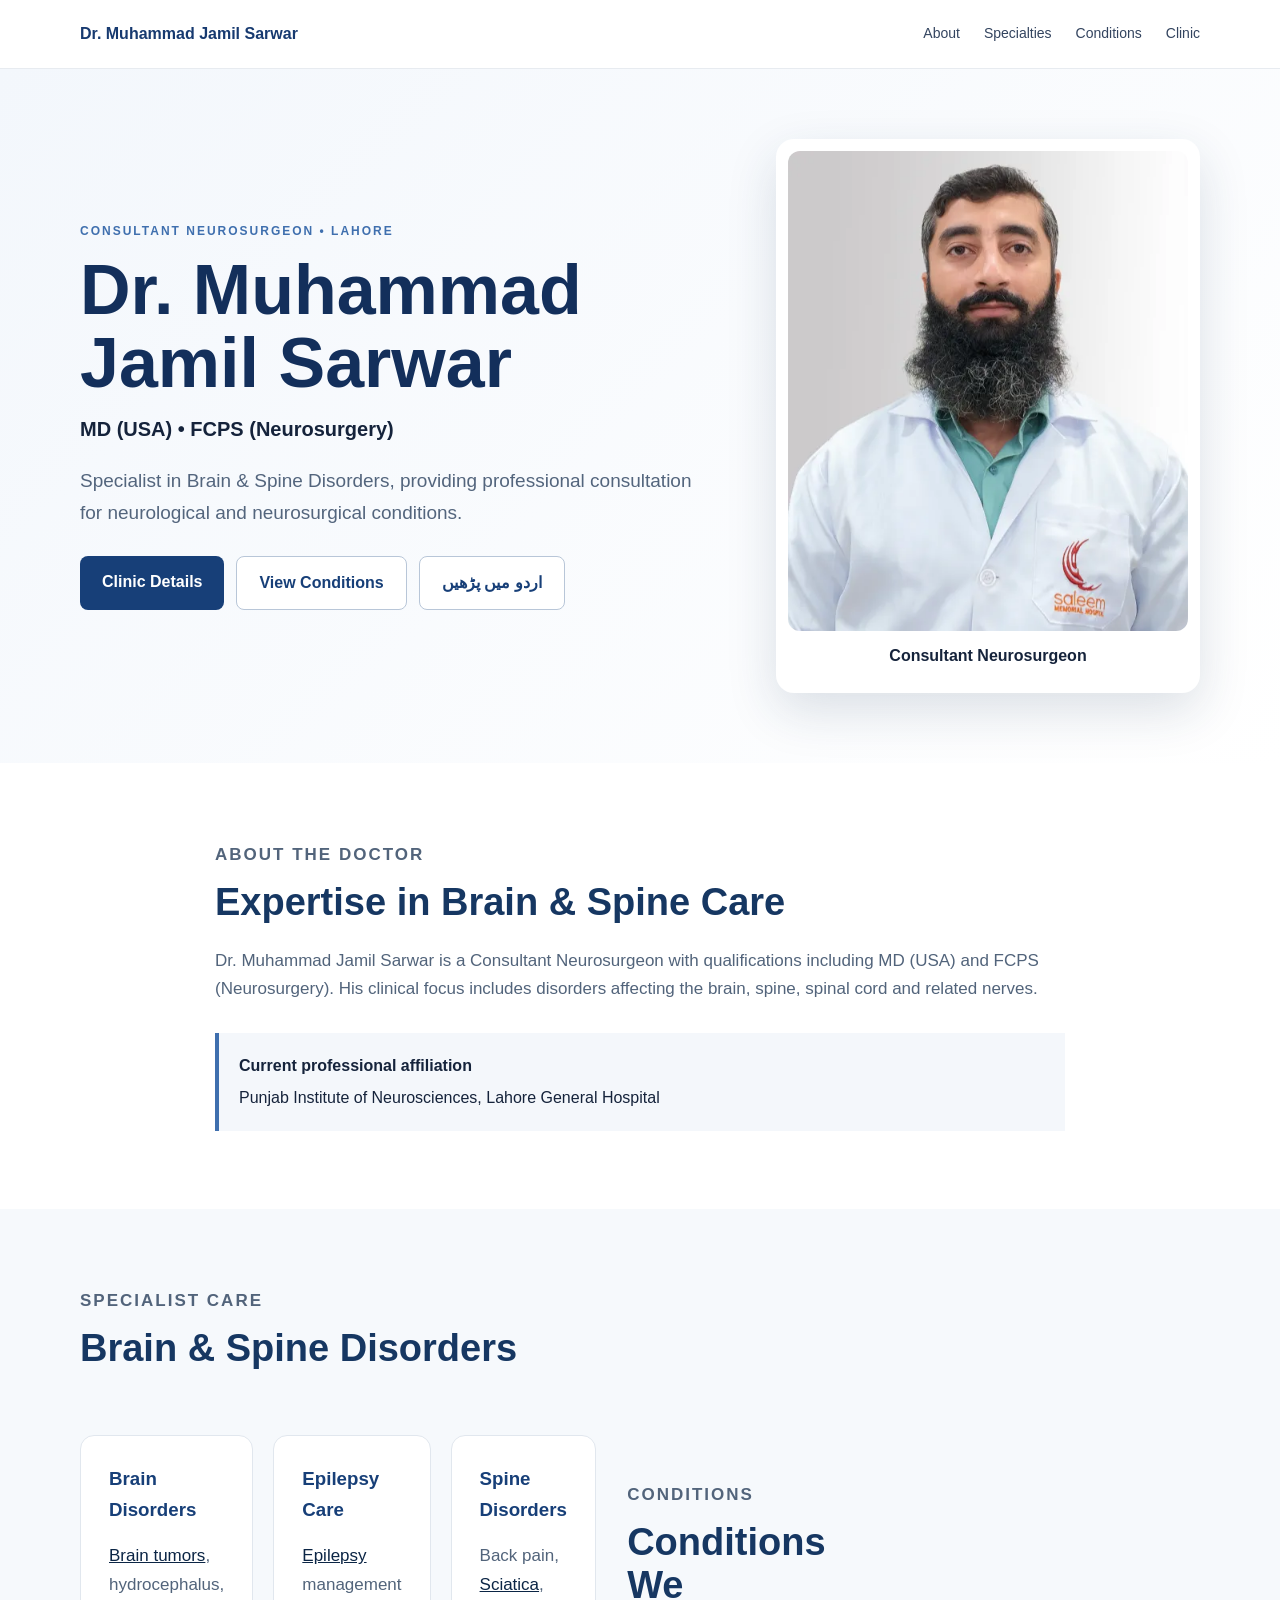
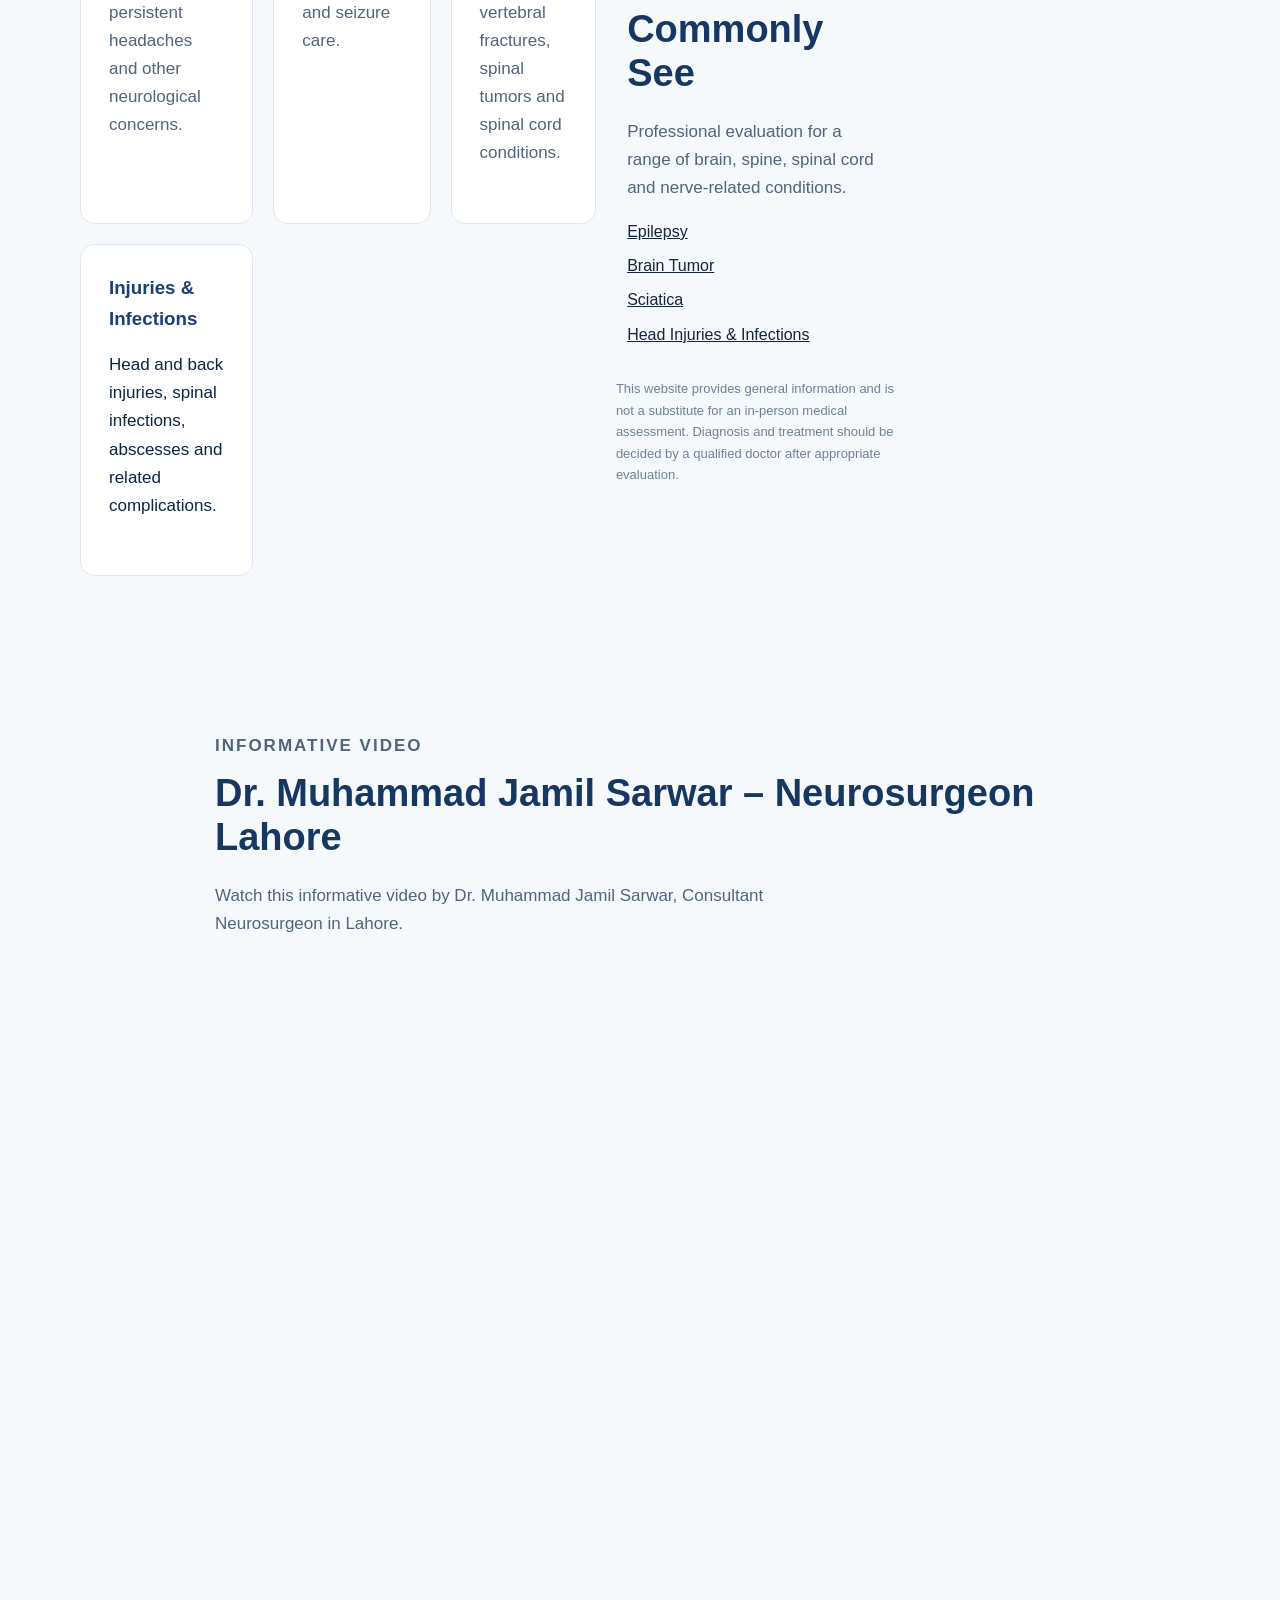
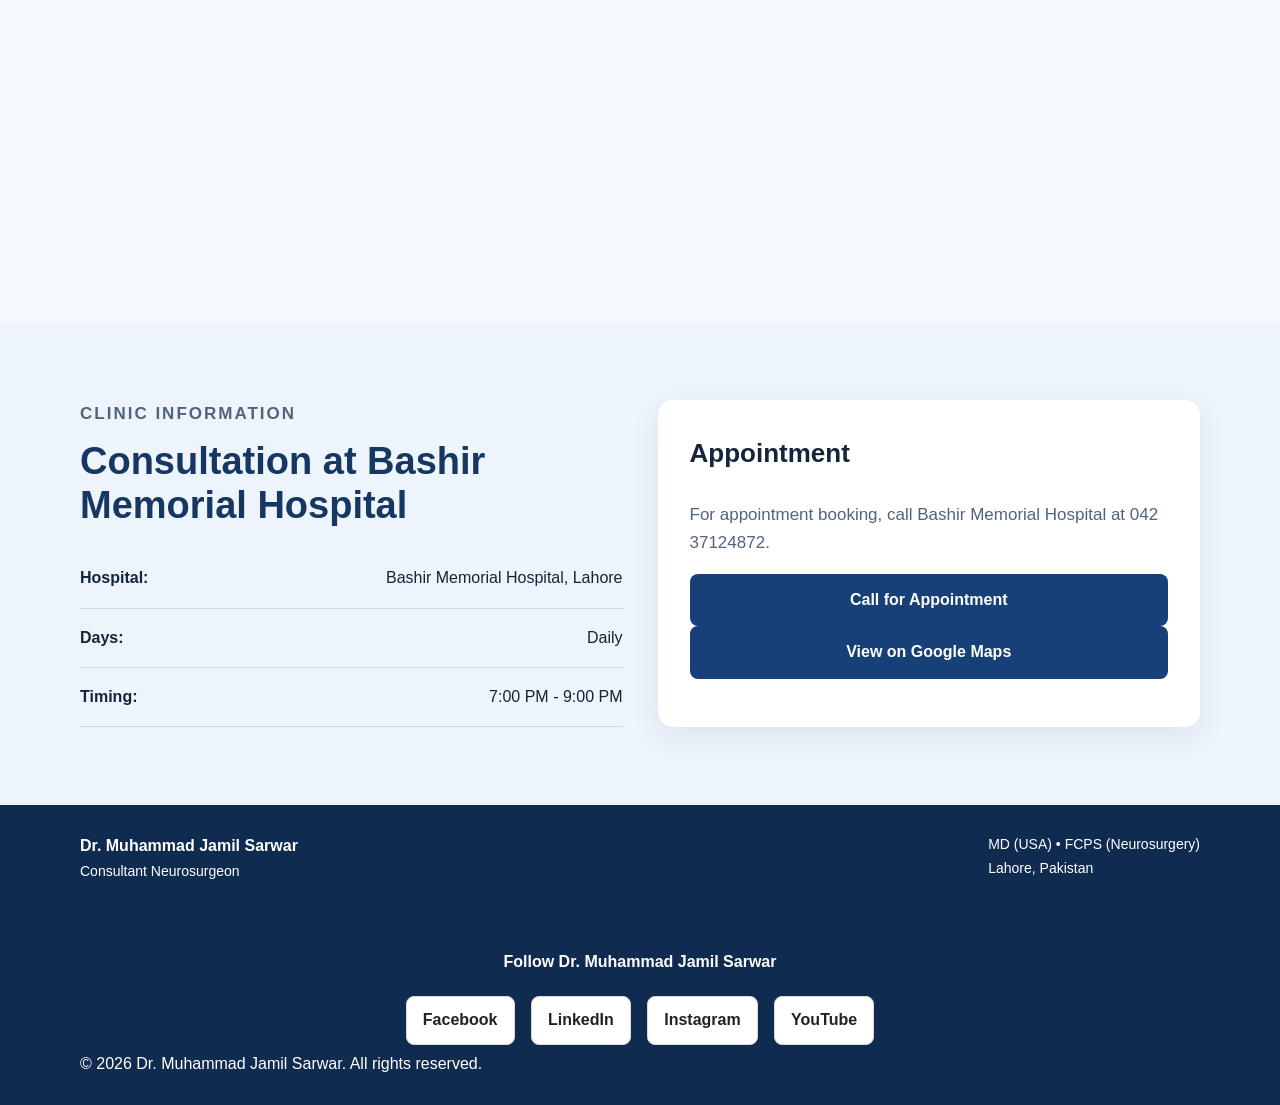
==== index.html @ c98f8db3 "Update clinic information and appointment details" ====
<!doctype html>
<html lang="en">
<head>
  <meta charset="utf-8">
  <meta name="viewport" content="width=device-width,initial-scale=1">
  <title>Dr. Muhammad Jamil Sarwar - Best Neurosurgeon in Lahore | Ittefaq Hospital</title>
  <meta name="author" content="Dr. Muhammad Jamil Sarwar">
  <meta name="description" content="Consult Dr. Muhammad Jamil Sarwar, expert Neurosurgeon in Lahore at Ittefaq Hospital for brain, spine, and neurological disorders. Book an appointment.">
<meta name="robots" content="index, follow">
  <meta name="description" content="Dr. Muhammad Jamil Sarwar, MD (USA), FCPS (Neurosurgery), Consultant Neurosurgeon in Lahore. Specialist consultation for brain, spine and spinal cord disorders at Ittefaq Hospital, Model Town, Lahore.">
  <meta name="keywords" content="Dr Muhammad Jamil Sarwar, Dr Jamil Sarwar, neurosurgeon Lahore, consultant neurosurgeon Lahore, neurosurgery Lahore, brain and spine surgeon Lahore, spine specialist Lahore, brain surgeon Lahore, Ittefaq Hospital Lahore">
  <meta property="og:title" content="Dr. Muhammad Jamil Sarwar | Neurosurgeon Lahore">
  <meta property="og:description" content="Consultant Neurosurgeon specializing in Brain & Spine Disorders. Ittefaq Hospital, Model Town, Lahore.">
  <meta property="og:type" content="website">
  <meta property="og:image" content="https://shahbazattari92102-blip.github.io/Neurosugun-Dr-jamil-sarwar/doctor.jpg">
  <link rel="stylesheet" href="styles.css">
</head>
<body>
  <header class="topbar">
    <div class="container nav">
      <div class="brand">Dr. Muhammad Jamil Sarwar</div>
      <nav>
        <a href="#about">About</a>
        <a href="#specialties">Specialties</a>
        <a href="#conditions">Conditions</a>
        <a href="#clinic">Clinic</a>
      </nav>
    </div>
  </header>

  <main>
    <section class="hero">
      <div class="container hero-grid">
        <div class="hero-copy">
          <p class="eyebrow">CONSULTANT NEUROSURGEON • LAHORE</p>
          <h1>Dr. Muhammad Jamil Sarwar</h1>

          <p class="credentials">MD (USA) • FCPS (Neurosurgery)</p>
          <p class="lead">Specialist in Brain & Spine Disorders, providing professional consultation for neurological and neurosurgical conditions.</p>
        <div class="buttons">
    <a class="btn primary" href="#clinic">Clinic Details</a>
    <a class="btn secondary" href="#conditions">View Conditions</a>
    <a class="btn secondary" href="urdu.html">اردو میں پڑھیں</a>
</div>

</div

        </div>
        <div class="doctor-card">
          <img src="doctor.jpg" alt="Dr. Muhammad Jamil Sarwar">
          <div class="card-caption">Consultant Neurosurgeon</div>
        </div>
      </div>
    </section>

    <section id="about" class="section">
      <div class="container narrow">
        <p class="eyebrow">ABOUT THE DOCTOR</p>
        <h2>Expertise in Brain & Spine Care</h2>
        <p>Dr. Muhammad Jamil Sarwar is a Consultant Neurosurgeon with qualifications including MD (USA) and FCPS (Neurosurgery). His clinical focus includes disorders affecting the brain, spine, spinal cord and related nerves.</p>
        <div class="info-box">
          <strong>Current professional affiliation</strong>
          <span>Punjab Institute of Neurosciences, Lahore General Hospital</span>
        </div>
      </div>
    </section>

    <section id="specialties" class="section alt">
      <div class="container">
        <p class="eyebrow">SPECIALIST CARE</p>
        <h2>Brain & Spine Disorders</h2>
        <div class="cards">
        <div class="cards">
    <article>
        <h3>Brain Disorders</h3>
        <p><a href="brain-tumor.html" style="color: #0b2545; text-decoration: underline;">Brain tumors</a>, hydrocephalus, persistent headaches and other neurological concerns.</p>
    </article>
    <article>
        <h3>Epilepsy Care</h3>
        <p><a href="epilepsy.html" style="color: #0b2545; text-decoration: underline;">Epilepsy</a> management and seizure care.</p>
    </article>
    <article>
        <h3>Spine Disorders</h3>
        <p>Back pain, <a href="sciatica.html" style="color: #0b2545; text-decoration: underline;">Sciatica</a>, vertebral fractures, spinal tumors and spinal cord conditions.</p>
    </article>
    <article>
        <h3>Injuries & Infections</h3>
        <p><a href="injuries-infections.html" style="color: #0b2545; text-decoration: none;">Head and back injuries, spinal infections, abscesses and related complications.</a></p>

    </article>
</div>


    <section id="conditions" class="section">
      <div class="container">
        <p class="eyebrow">CONDITIONS</p>
        <h2>Conditions We Commonly See</h2>
        <p class="lead">Professional evaluation for a range of brain, spine, spinal cord and nerve-related conditions.</p>
        <span style="display: block; margin-bottom: 8px;"><a href="epilepsy.html" style="color: inherit; text-decoration: underline;">Epilepsy</a></span>
<span style="display: block; margin-bottom: 8px;"><a href="brain-tumor.html" style="color: inherit; text-decoration: underline;">Brain Tumor</a></span>
<span style="display: block; margin-bottom: 8px;"><a href="sciatica.html" style="color: inherit; text-decoration: underline;">Sciatica</a></span>
<span style="display: block; margin-bottom: 8px;"><a href="injuries-infections.html" style="color: inherit; text-decoration: underline;">Head Injuries & Infections</a></span>

        </div>
        <p class="disclaimer">This website provides general information and is not a substitute for an in-person medical assessment. Diagnosis and treatment should be decided by a qualified doctor after appropriate evaluation.</p>
      </div>
    </section>
    <section id="video" class="section alt">
  <div class="container narrow">
    <p class="eyebrow">INFORMATIVE VIDEO</p>
    <h2>Dr. Muhammad Jamil Sarwar – Neurosurgeon Lahore</h2>
    <p class="lead">Watch this informative video by Dr. Muhammad Jamil Sarwar, Consultant Neurosurgeon in Lahore.</p>

    <div style="position:relative;width:100%;max-width:500px;margin:0 auto;aspect-ratio:9/16;overflow:hidden;border-radius:16px;">
      <iframe
        src="https://www.youtube.com/embed/mBIJ2ZPeRSk"
        title="Dr. Muhammad Jamil Sarwar | Neurosurgeon Lahore | Informative Video"
        style="position:absolute;top:0;left:0;width:100%;height:100%;border:0;"
        allow="accelerometer; autoplay; clipboard-write; encrypted-media; gyroscope; picture-in-picture; web-share"
        allowfullscreen>
      </iframe>
    </div>
  </div>
</section>
  <section id="clinic" class="section clinic">
    <div class="container clinic-grid">
        <div>
            <p class="eyebrow">CLINIC INFORMATION</p>
            <h2>Consultation at Bashir Memorial Hospital</h2>
            <div class="clinic-detail"><strong>Hospital:</strong> <span>Bashir Memorial Hospital, Lahore</span></div>
            <div class="clinic-detail"><strong>Days:</strong> <span>Daily</span></div>
            <div class="clinic-detail"><strong>Timing:</strong> <span>7:00 PM - 9:00 PM</span></div>
        </div>
        <div class="appointment">
            <h3>Appointment</h3>
            <p>For appointment booking, call Bashir Memorial Hospital at 042 37124872.</p>
            <a class="btn primary wide" href="tel:+924237124872">Call for Appointment</a>
            <a class="btn primary wide" href="https://www.google.com/maps/search/?api=1&query=Bashir+Memorial+Hospital+Lahore" target="_blank">View on Google Maps</a>
        </div>
    </div>
</section>

  </main>

  <footer>
  <div class="container footer-grid">
    <div>
      <strong>Dr. Muhammad Jamil Sarwar</strong><br>
      Consultant Neurosurgeon
    </div>

    <div>
      MD (USA) • FCPS (Neurosurgery)<br>
      Lahore, Pakistan
    </div>
  </div>

  <div class="container social-links">
    <p>Follow Dr. Muhammad Jamil Sarwar</p>

    <a href="https://www.facebook.com/share/18Kk5foMi2/" target="_blank" rel="noopener noreferrer">Facebook</a>

    <a href="https://pk.linkedin.com/in/muhammad-jamil-sarwar-231668368" target="_blank" rel="noopener noreferrer">LinkedIn</a>

    <a href="https://www.instagram.com/neurosurgeon_jamilgujjar/" target="_blank" rel="noopener noreferrer">Instagram</a>

    <a href="https://www.youtube.com/@DrJamilSarwar" target="_blank" rel="noopener noreferrer">YouTube</a>
  </div>

  <div class="container footer-bottom">
    © 2026 Dr. Muhammad Jamil Sarwar. All rights reserved.
  </div>
</footer>
</body>
</html>
---- styles.css ----
*{box-sizing:border-box}html{scroll-behavior:smooth}body{margin:0;font-family:Arial,Helvetica,sans-serif;color:#15233b;background:#fff;line-height:1.65}.container{width:min(1120px,92%);margin:auto}.narrow{max-width:850px}.topbar{position:sticky;top:0;z-index:10;background:rgba(255,255,255,.96);border-bottom:1px solid #e7ebf0}.nav{display:flex;align-items:center;justify-content:space-between;min-height:68px}.brand{font-weight:800;color:#173a70}.nav nav{display:flex;gap:24px}.nav a{color:#33445f;text-decoration:none;font-size:14px}.hero{background:linear-gradient(135deg,#f3f7fc,#fff);padding:70px 0}.hero-grid{display:grid;grid-template-columns:1.2fr .8fr;gap:60px;align-items:center}.eyebrow{font-size:12px;letter-spacing:2px;font-weight:800;color:#3f6fae;margin:0 0 12px}.hero h1{font-size:clamp(42px,6vw,70px);line-height:1.04;margin:0 0 14px;color:#132f5b}.credentials{font-size:20px;font-weight:700;margin:0 0 18px}.lead{font-size:19px;max-width:650px;color:#53657d}.buttons{display:flex;gap:12px;flex-wrap:wrap;margin-top:28px}.btn{display:inline-block;padding:13px 22px;border-radius:8px;text-decoration:none;font-weight:700}.primary{background:#173f78;color:#fff}.secondary{border:1px solid #b8c6d8;color:#173f78;background:#fff}.doctor-card{background:#fff;border-radius:18px;padding:12px;box-shadow:0 18px 50px rgba(25,52,88,.15)}.doctor-card img{width:100%;display:block;border-radius:12px}.card-caption{text-align:center;font-weight:700;padding:12px}.section{padding:78px 0}.alt{background:#f6f9fc}.section h2{font-size:38px;line-height:1.15;margin:0 0 22px;color:#163762}.section p{font-size:17px;color:#52647b}.info-box{margin-top:30px;padding:20px;border-left:4px solid #3f6fae;background:#f4f7fb;display:flex;flex-direction:column;gap:5px}.cards{display:grid;grid-template-columns:repeat(3,1fr);gap:20px;margin-top:32px}.cards article{background:#fff;border:1px solid #e1e7ee;border-radius:14px;padding:28px}.cards h3{margin:0 0 8px;color:#173f78}.condition-grid{display:grid;grid-template-columns:repeat(4,1fr);gap:12px;margin-top:28px}.condition-grid span{padding:15px;background:#f5f8fc;border:1px solid #e0e7ef;border-radius:9px;font-weight:600;color:#294260}.disclaimer{font-size:13px!important;margin-top:30px;color:#718097!important}.clinic{background:#edf4fb}.clinic-grid{display:grid;grid-template-columns:1fr 1fr;gap:35px;align-items:stretch}.clinic-detail{padding:16px 0;border-bottom:1px solid #cbd8e6;display:flex;justify-content:space-between;gap:20px}.appointment{background:#fff;padding:32px;border-radius:15px;box-shadow:0 10px 30px rgba(25,52,88,.08)}.appointment h3{font-size:26px;margin-top:0}.wide{width:100%;text-align:center}footer{background:#102b50;color:#fff;padding:28px 0}.footer-grid{display:flex;justify-content:space-between;gap:30px;font-size:14px}footer strong{font-size:16px}@media(max-width:800px){.nav nav{display:none}.hero-grid,.clinic-grid{grid-template-columns:1fr}.hero{padding:45px 0}.doctor-card{max-width:520px;margin:auto}.cards{grid-template-columns:1fr}.condition-grid{grid-template-columns:repeat(2,1fr)}.footer-grid{flex-direction:column}.section{padding:55px 0}}@media(max-width:450px){.condition-grid{grid-template-columns:1fr}.hero h1{font-size:44px}.clinic-detail{flex-direction:column;gap:0}}  .social-links {
  text-align: center;
  margin-top: 30px;
  padding-top: 20px;
}

.social-links p {
  font-weight: 600;
  margin-bottom: 15px;
}

.social-links a {
  display: inline-block;
  margin: 6px;
  padding: 10px 16px;
  border-radius: 8px;
  text-decoration: none;
  font-weight: 600;
  background: #ffffff;
  border: 1px solid #d9d9d9;
  color: #222222;
  transition: 0.2s ease;
}

.social-links a:hover {
  transform: translateY(-2px);
  box-shadow: 0 4px 10px rgba(0,0,0,0.12);
}
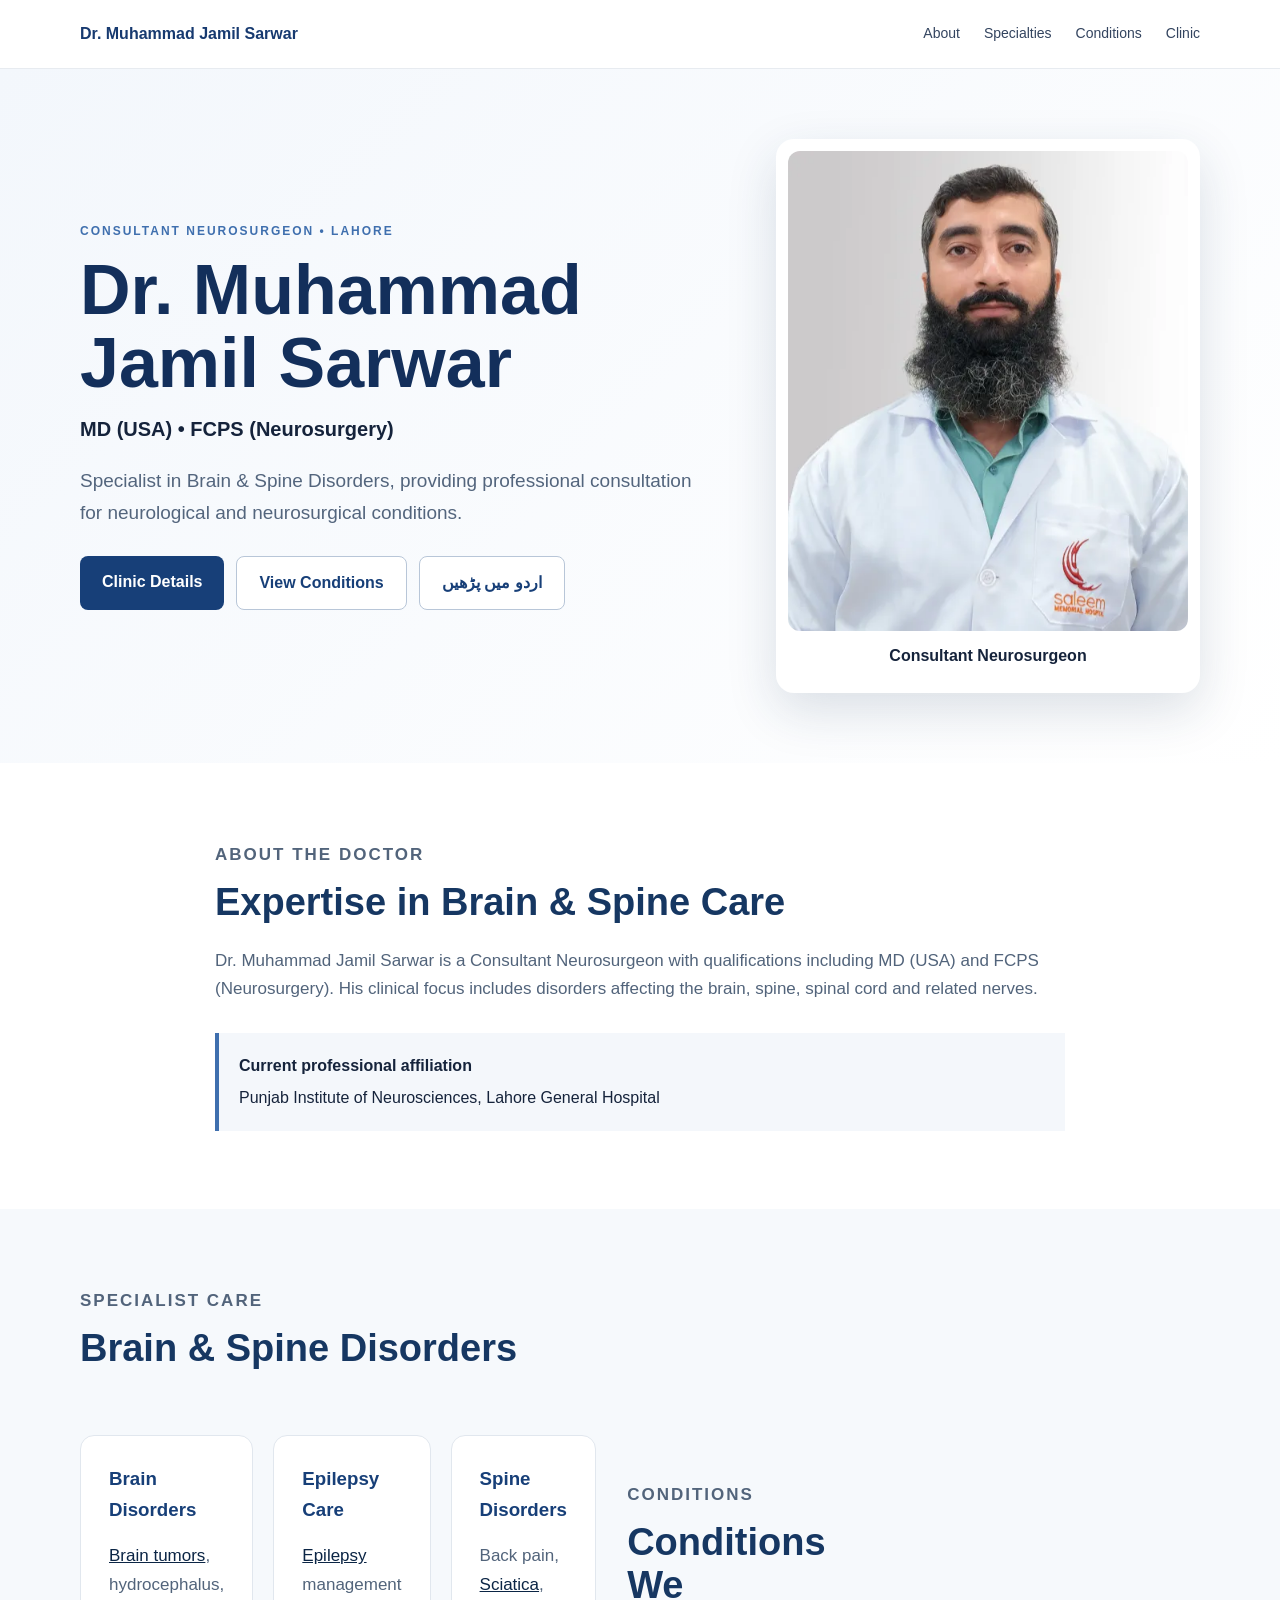
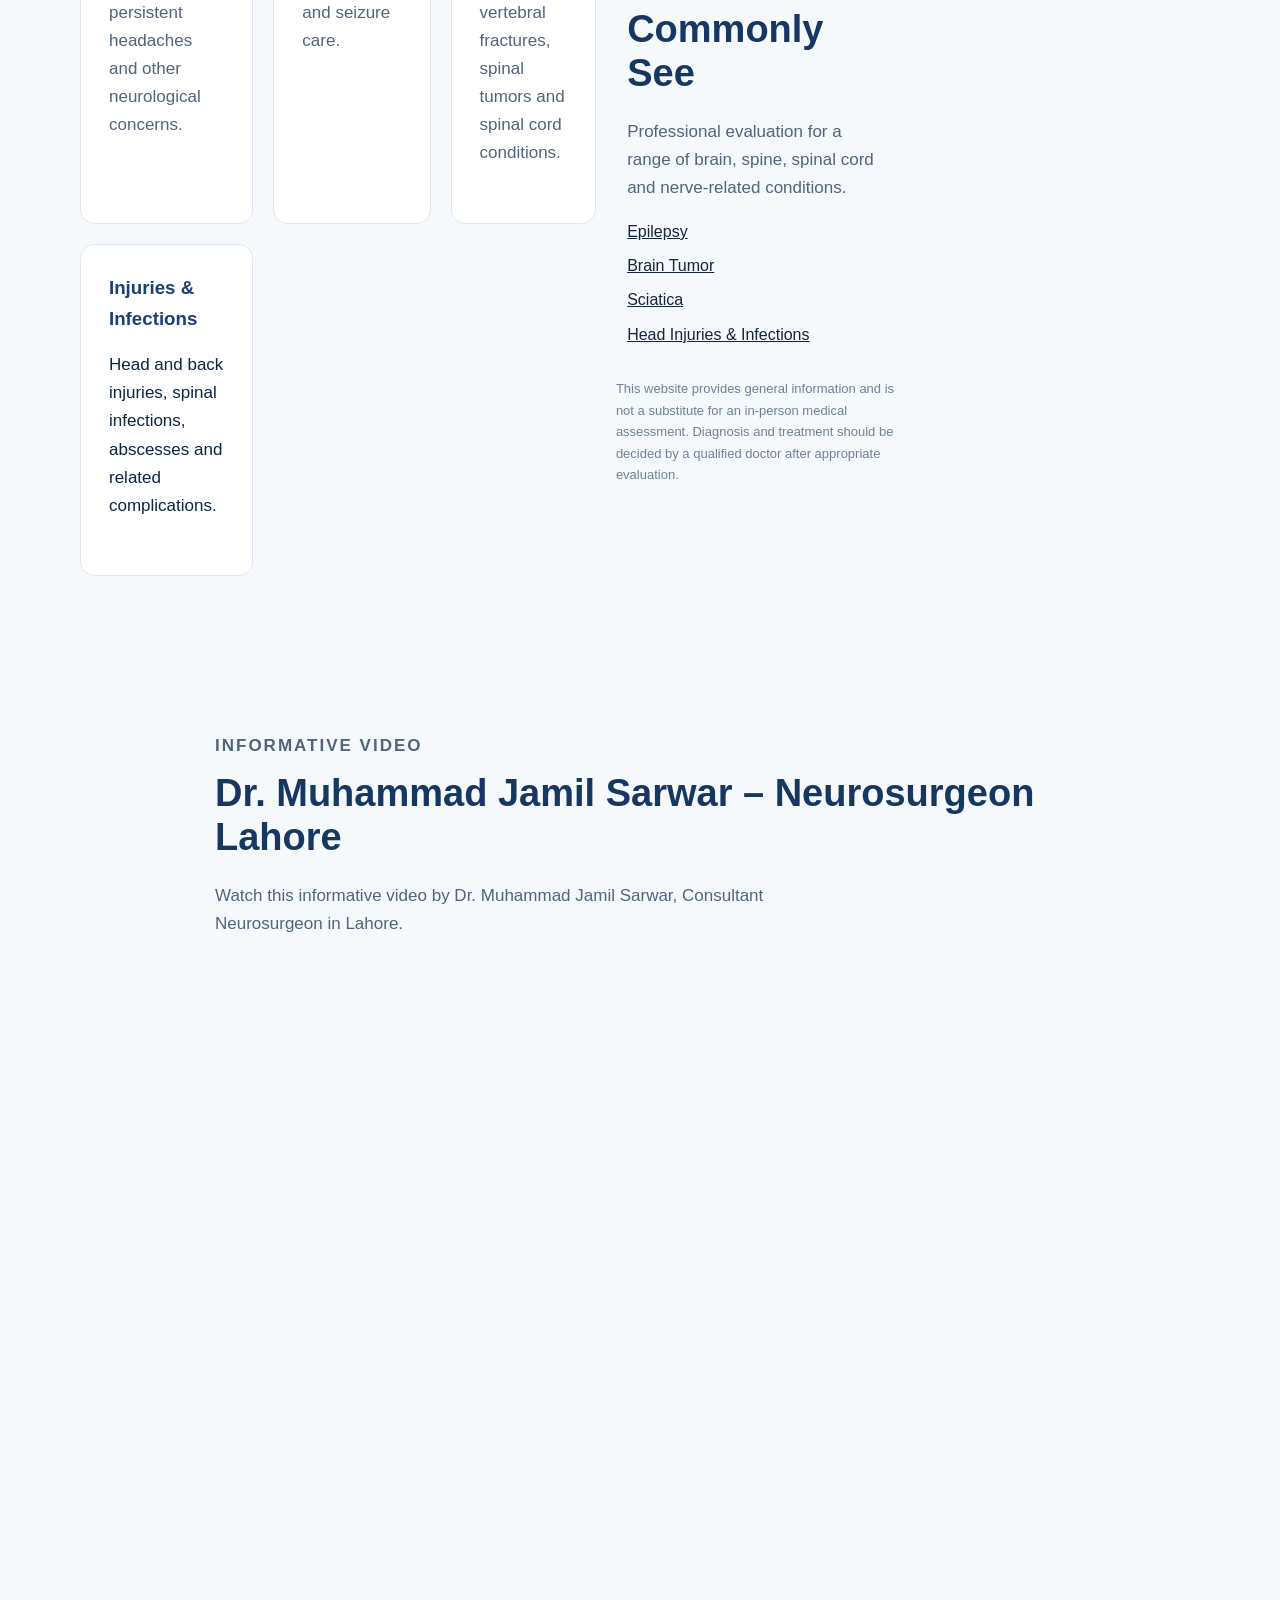
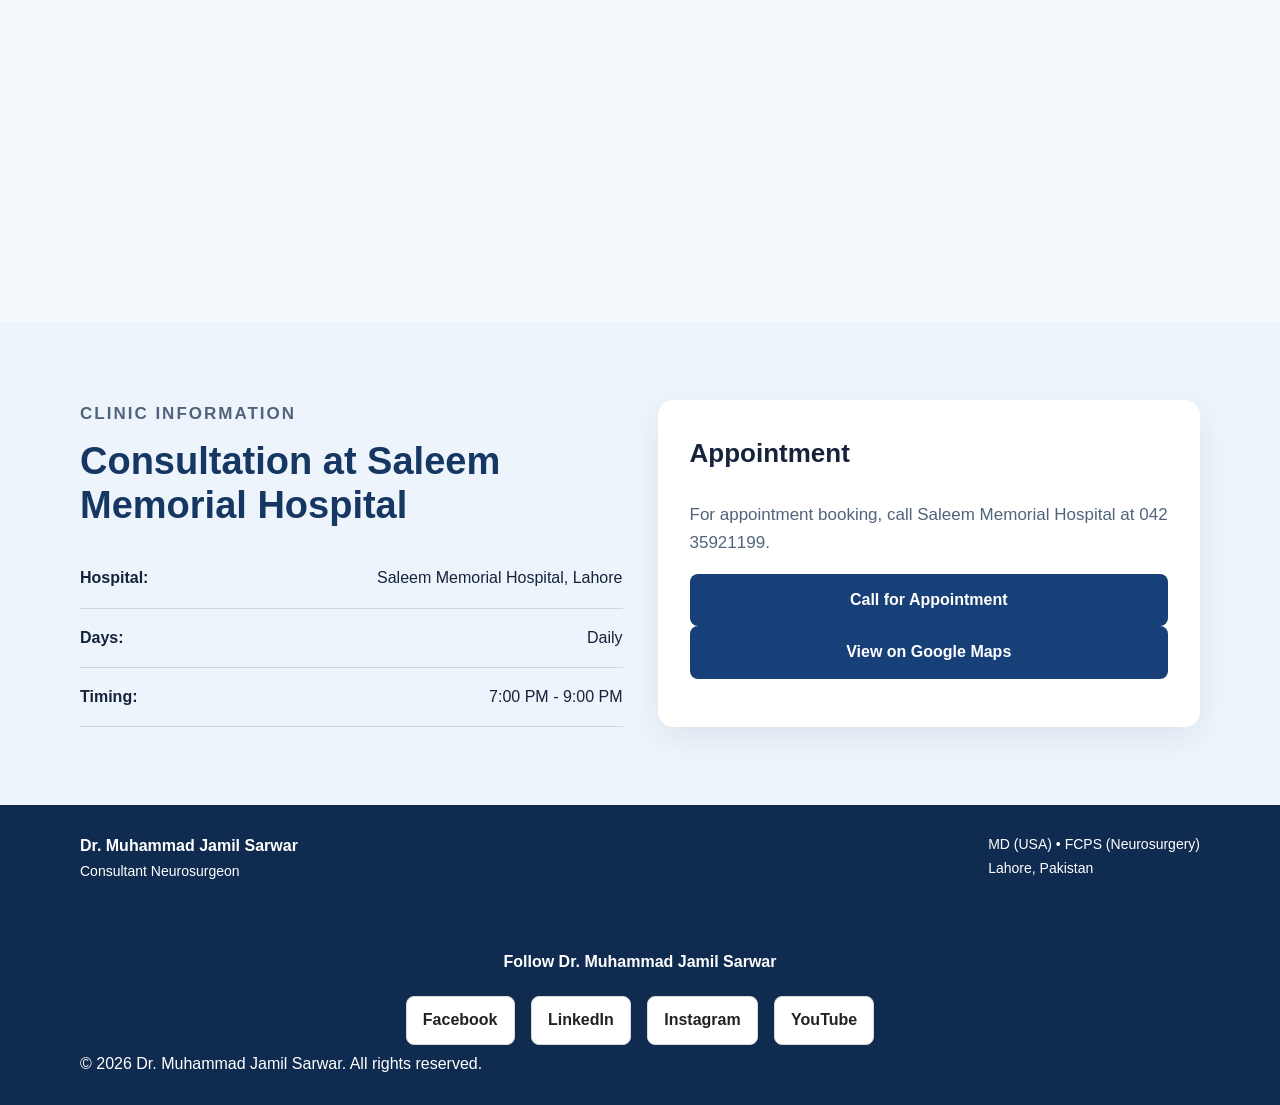
==== commit 2fa8ac4b: "Update clinic information to Saleem Memorial Hospital" ====
--- a/index.html
+++ b/index.html
@@ -126,19 +126,20 @@
     <div class="container clinic-grid">
         <div>
             <p class="eyebrow">CLINIC INFORMATION</p>
-            <h2>Consultation at Bashir Memorial Hospital</h2>
-            <div class="clinic-detail"><strong>Hospital:</strong> <span>Bashir Memorial Hospital, Lahore</span></div>
+            <h2>Consultation at Saleem Memorial Hospital</h2>
+            <div class="clinic-detail"><strong>Hospital:</strong> <span>Saleem Memorial Hospital, Lahore</span></div>
             <div class="clinic-detail"><strong>Days:</strong> <span>Daily</span></div>
             <div class="clinic-detail"><strong>Timing:</strong> <span>7:00 PM - 9:00 PM</span></div>
         </div>
         <div class="appointment">
             <h3>Appointment</h3>
-            <p>For appointment booking, call Bashir Memorial Hospital at 042 37124872.</p>
-            <a class="btn primary wide" href="tel:+924237124872">Call for Appointment</a>
-            <a class="btn primary wide" href="https://www.google.com/maps/search/?api=1&query=Bashir+Memorial+Hospital+Lahore" target="_blank">View on Google Maps</a>
+            <p>For appointment booking, call Saleem Memorial Hospital at 042 35921199.</p>
+            <a class="btn primary wide" href="tel:+924235921199">Call for Appointment</a>
+            <a class="btn primary wide" href="https://www.google.com/maps/search/?api=1&query=Saleem+Memorial+Hospital+Lahore" target="_blank">View on Google Maps</a>
         </div>
     </div>
 </section>
+
 
   </main>
 
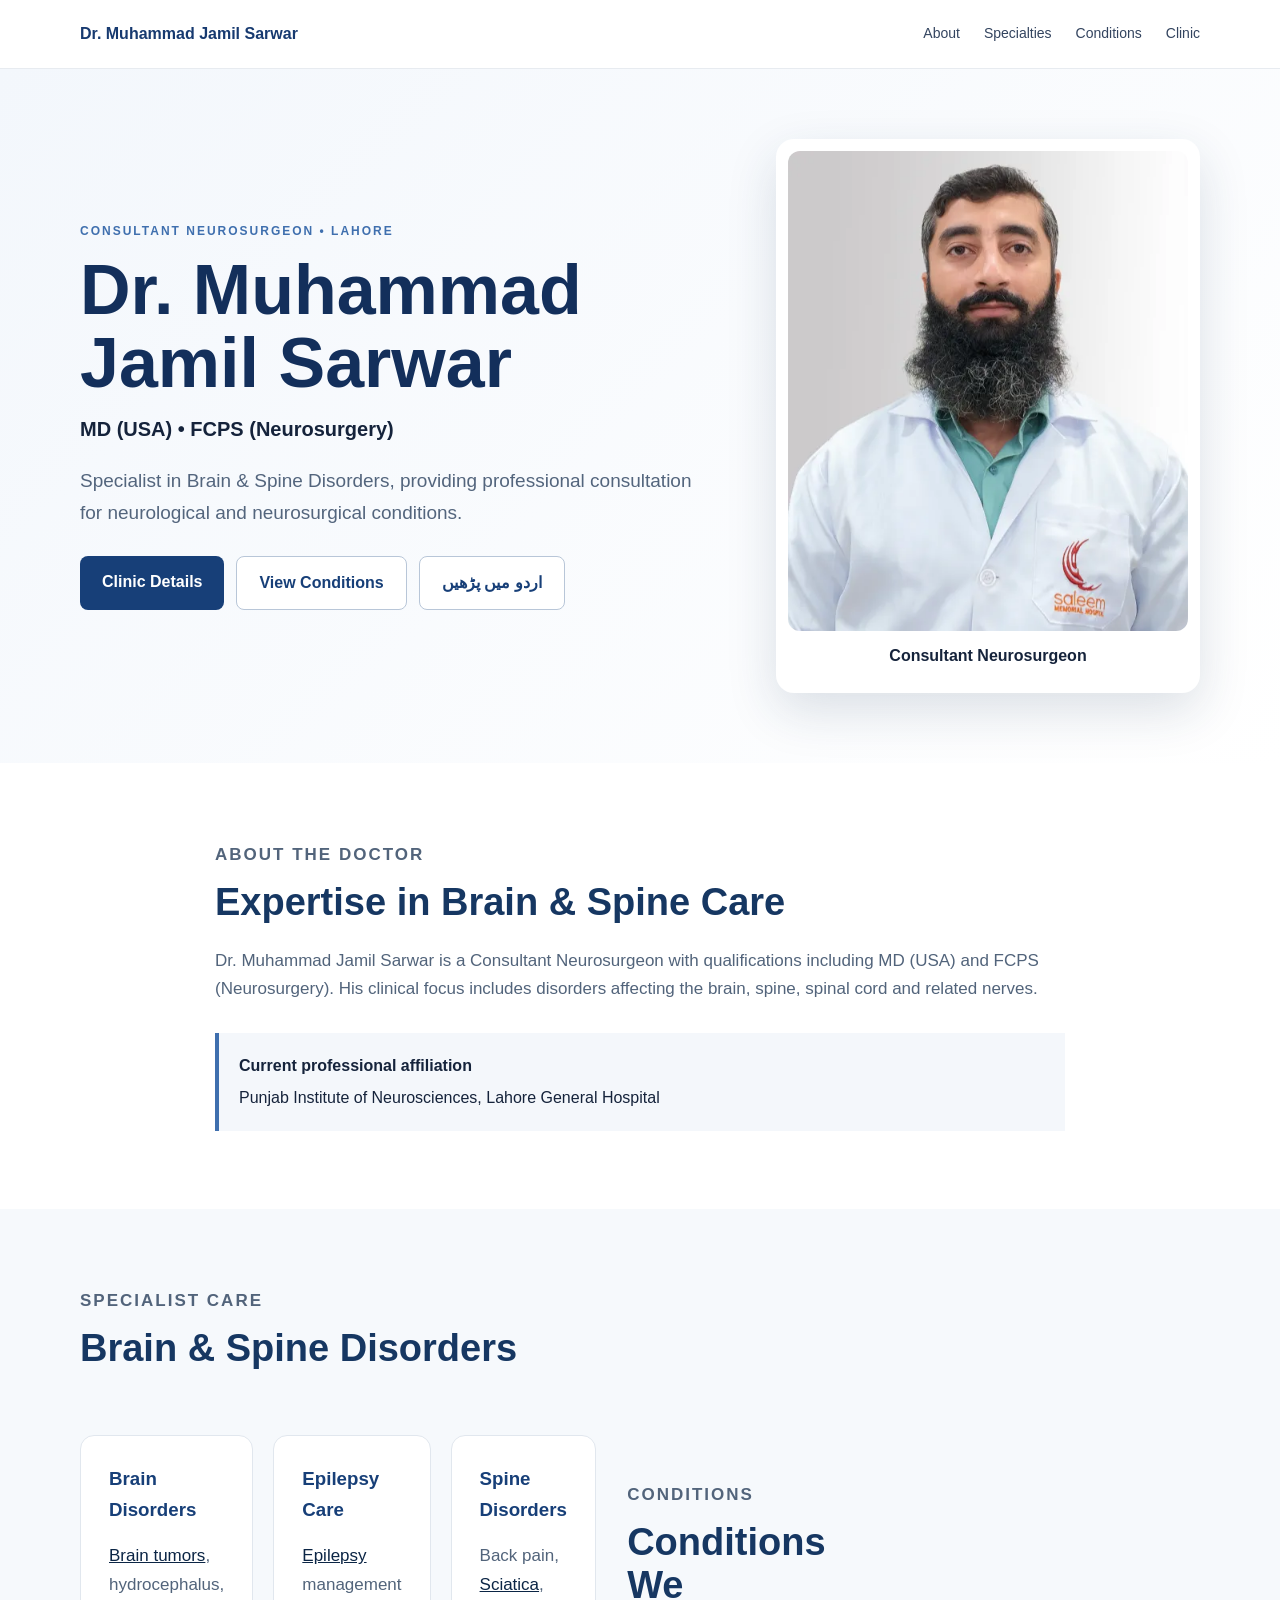
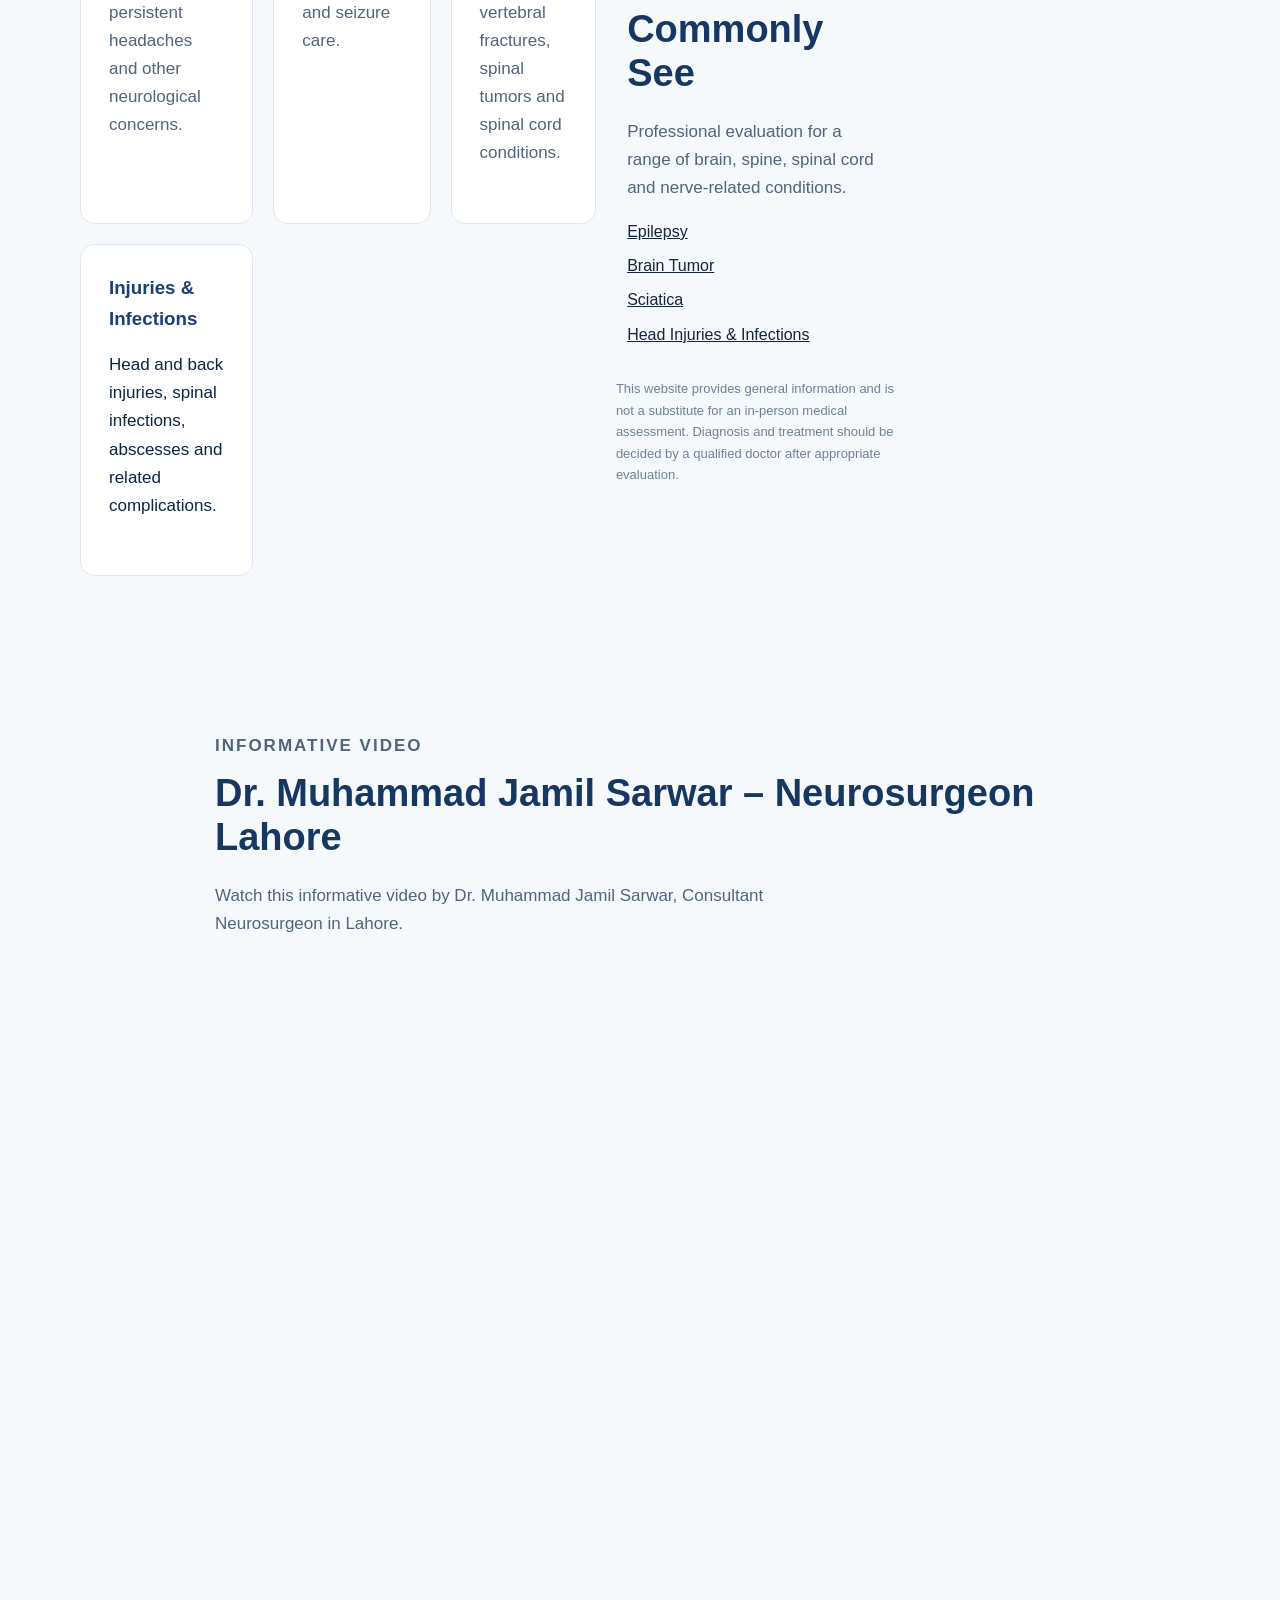
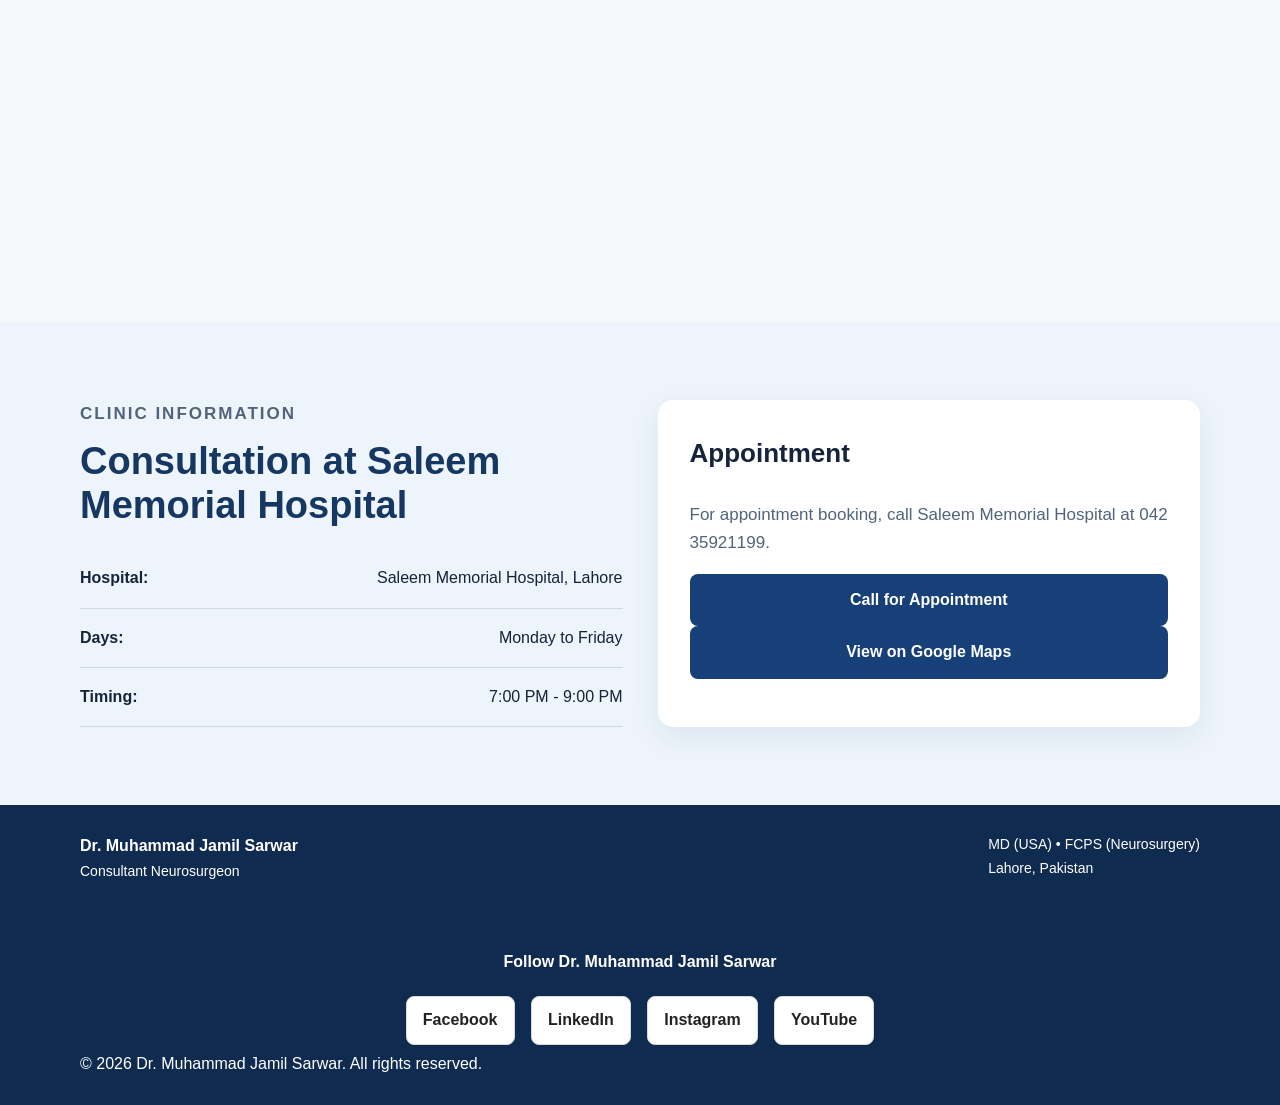
==== commit 6c564649: "Update clinic days from 'Daily' to 'Monday to Friday'" ====
--- a/index.html
+++ b/index.html
@@ -128,7 +128,7 @@
             <p class="eyebrow">CLINIC INFORMATION</p>
             <h2>Consultation at Saleem Memorial Hospital</h2>
             <div class="clinic-detail"><strong>Hospital:</strong> <span>Saleem Memorial Hospital, Lahore</span></div>
-            <div class="clinic-detail"><strong>Days:</strong> <span>Daily</span></div>
+            <div class="clinic-detail"><strong>Days:</strong> <span>Monday to Friday</span></div>
             <div class="clinic-detail"><strong>Timing:</strong> <span>7:00 PM - 9:00 PM</span></div>
         </div>
         <div class="appointment">
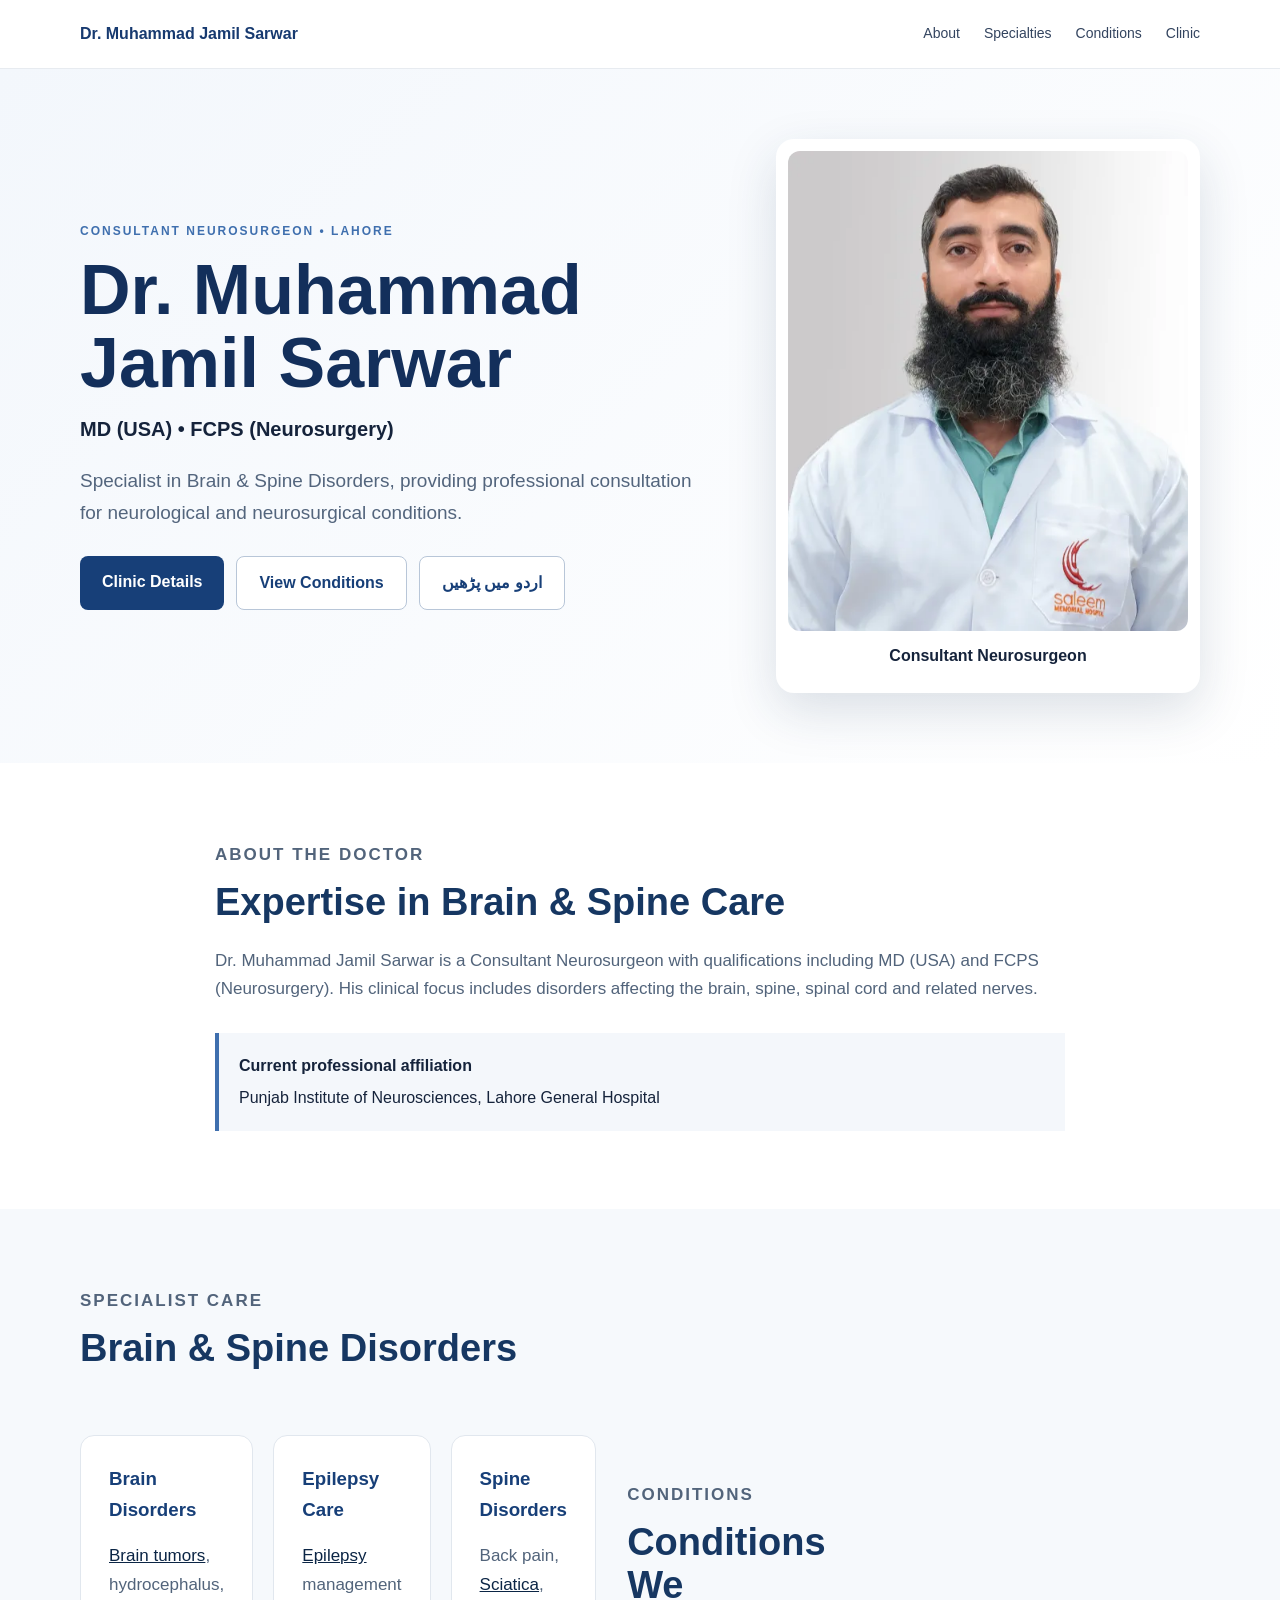
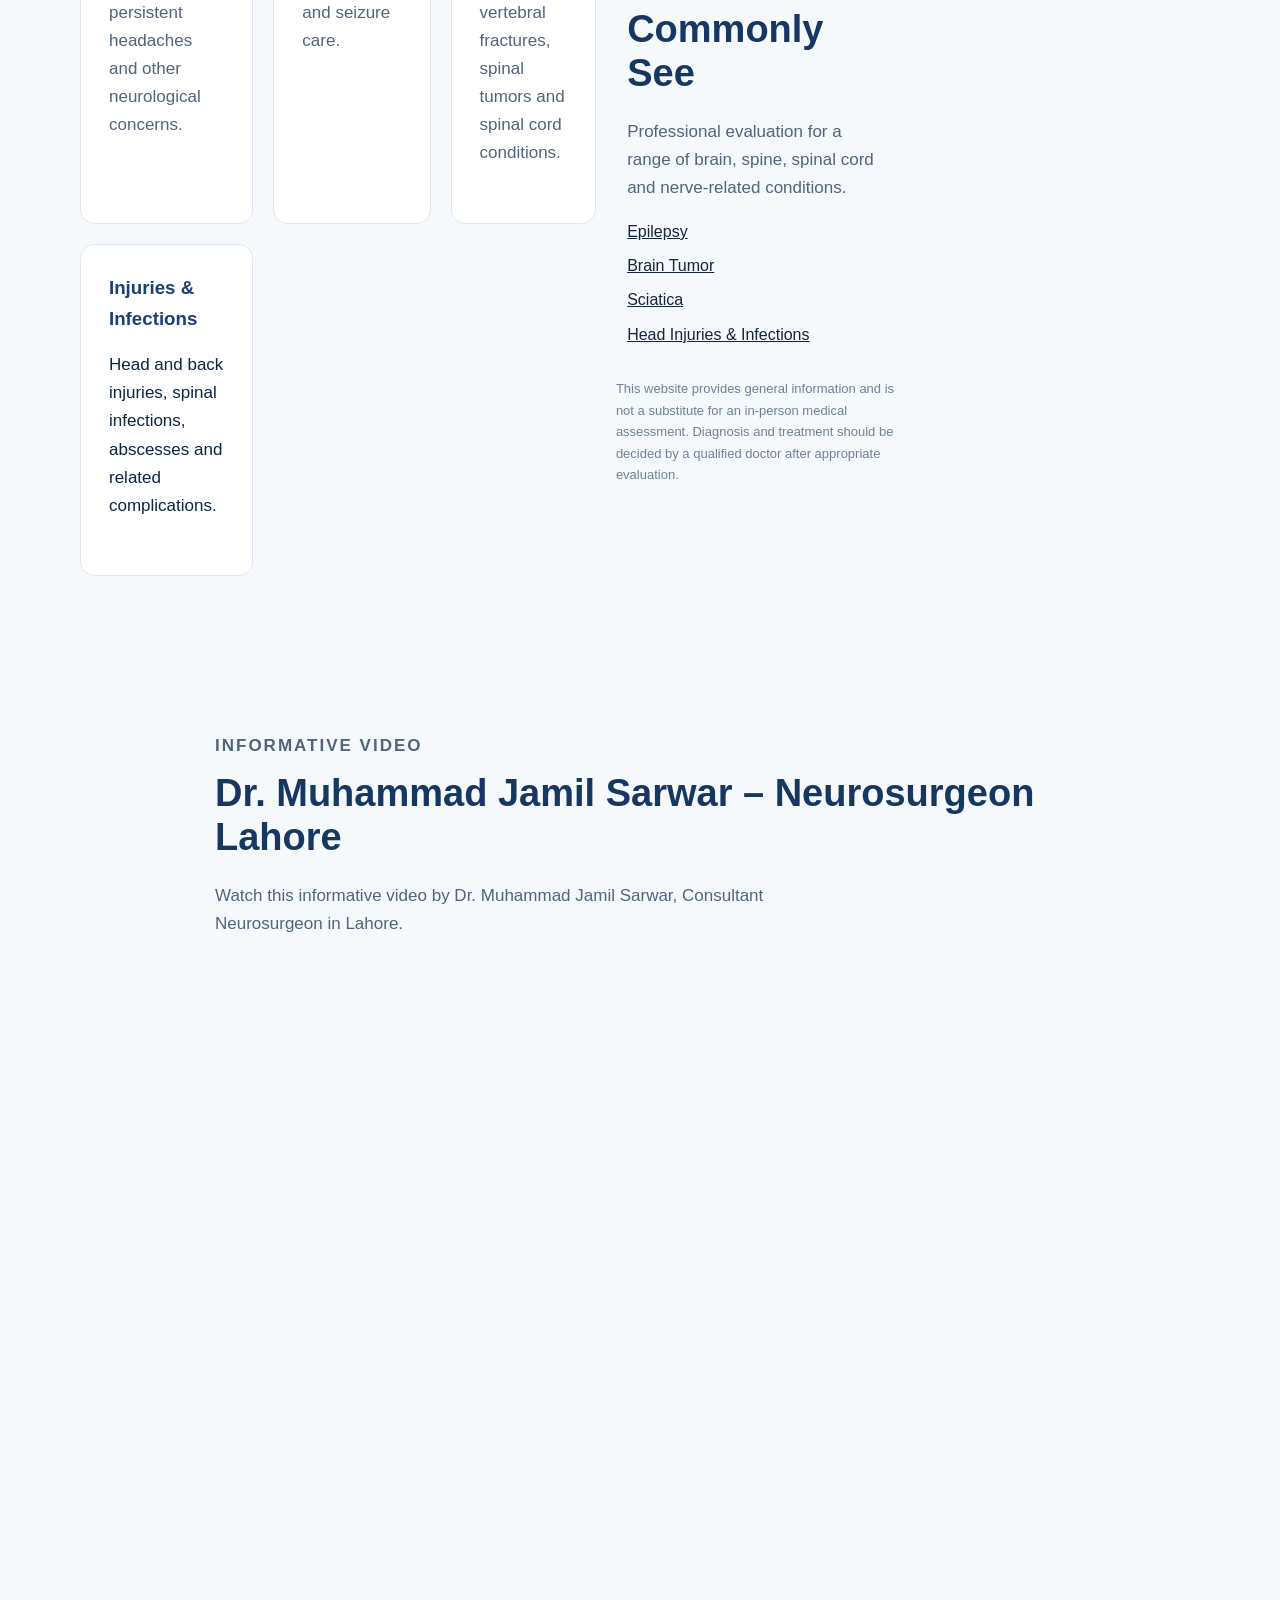
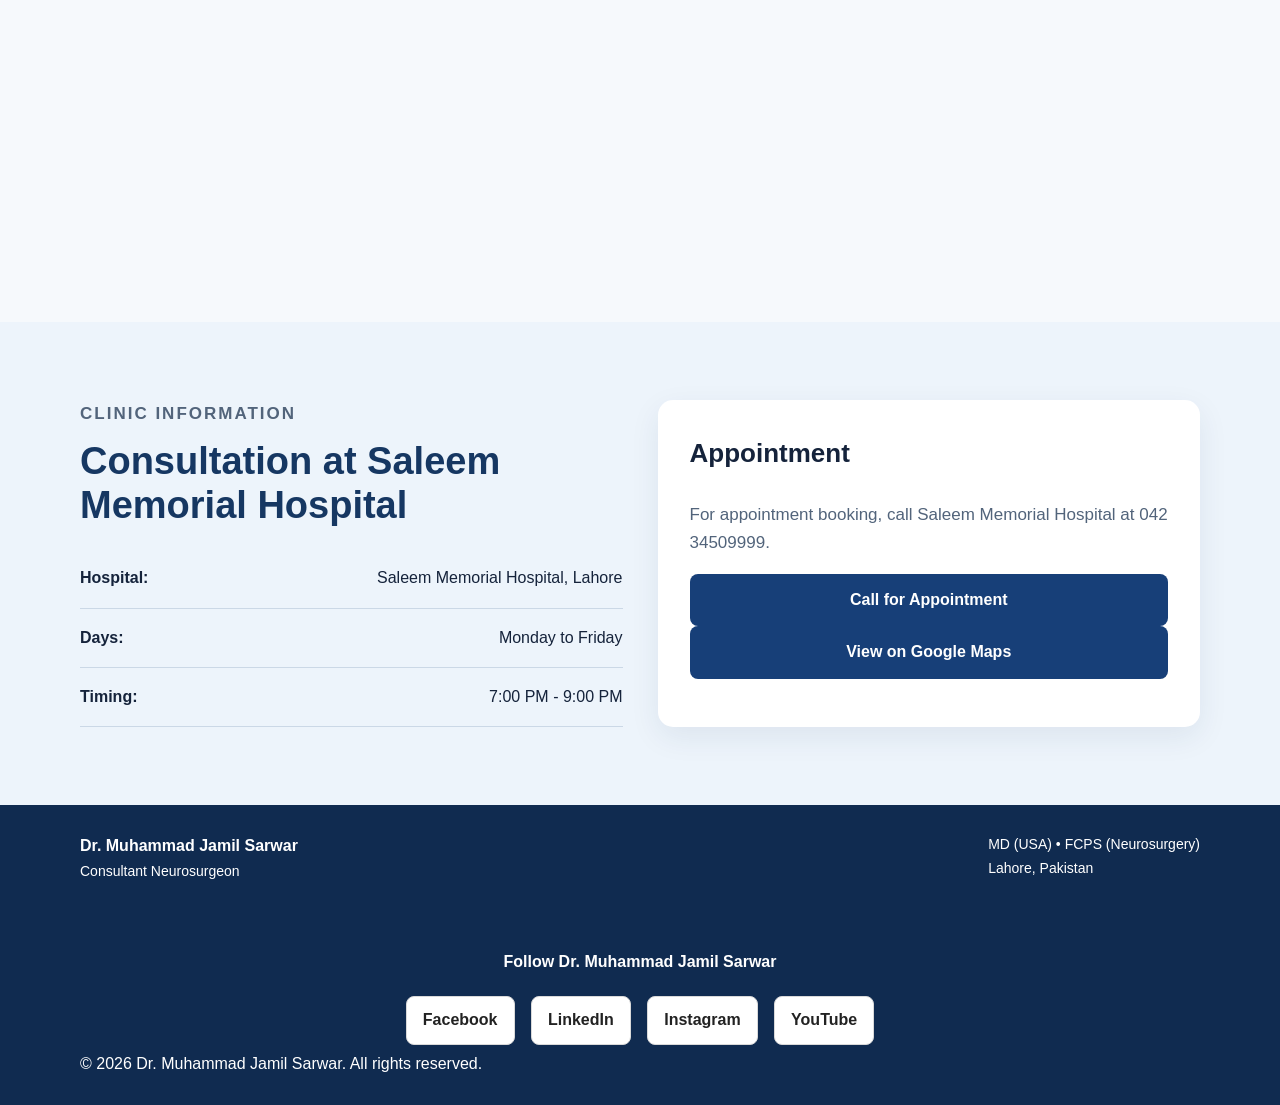
==== commit b03c887f: "Update appointment contact number in index.html" ====
--- a/index.html
+++ b/index.html
@@ -133,7 +133,7 @@
         </div>
         <div class="appointment">
             <h3>Appointment</h3>
-            <p>For appointment booking, call Saleem Memorial Hospital at 042 35921199.</p>
+            <p>For appointment booking, call Saleem Memorial Hospital at 042 34509999.</p>
             <a class="btn primary wide" href="tel:+924235921199">Call for Appointment</a>
             <a class="btn primary wide" href="https://www.google.com/maps/search/?api=1&query=Saleem+Memorial+Hospital+Lahore" target="_blank">View on Google Maps</a>
         </div>
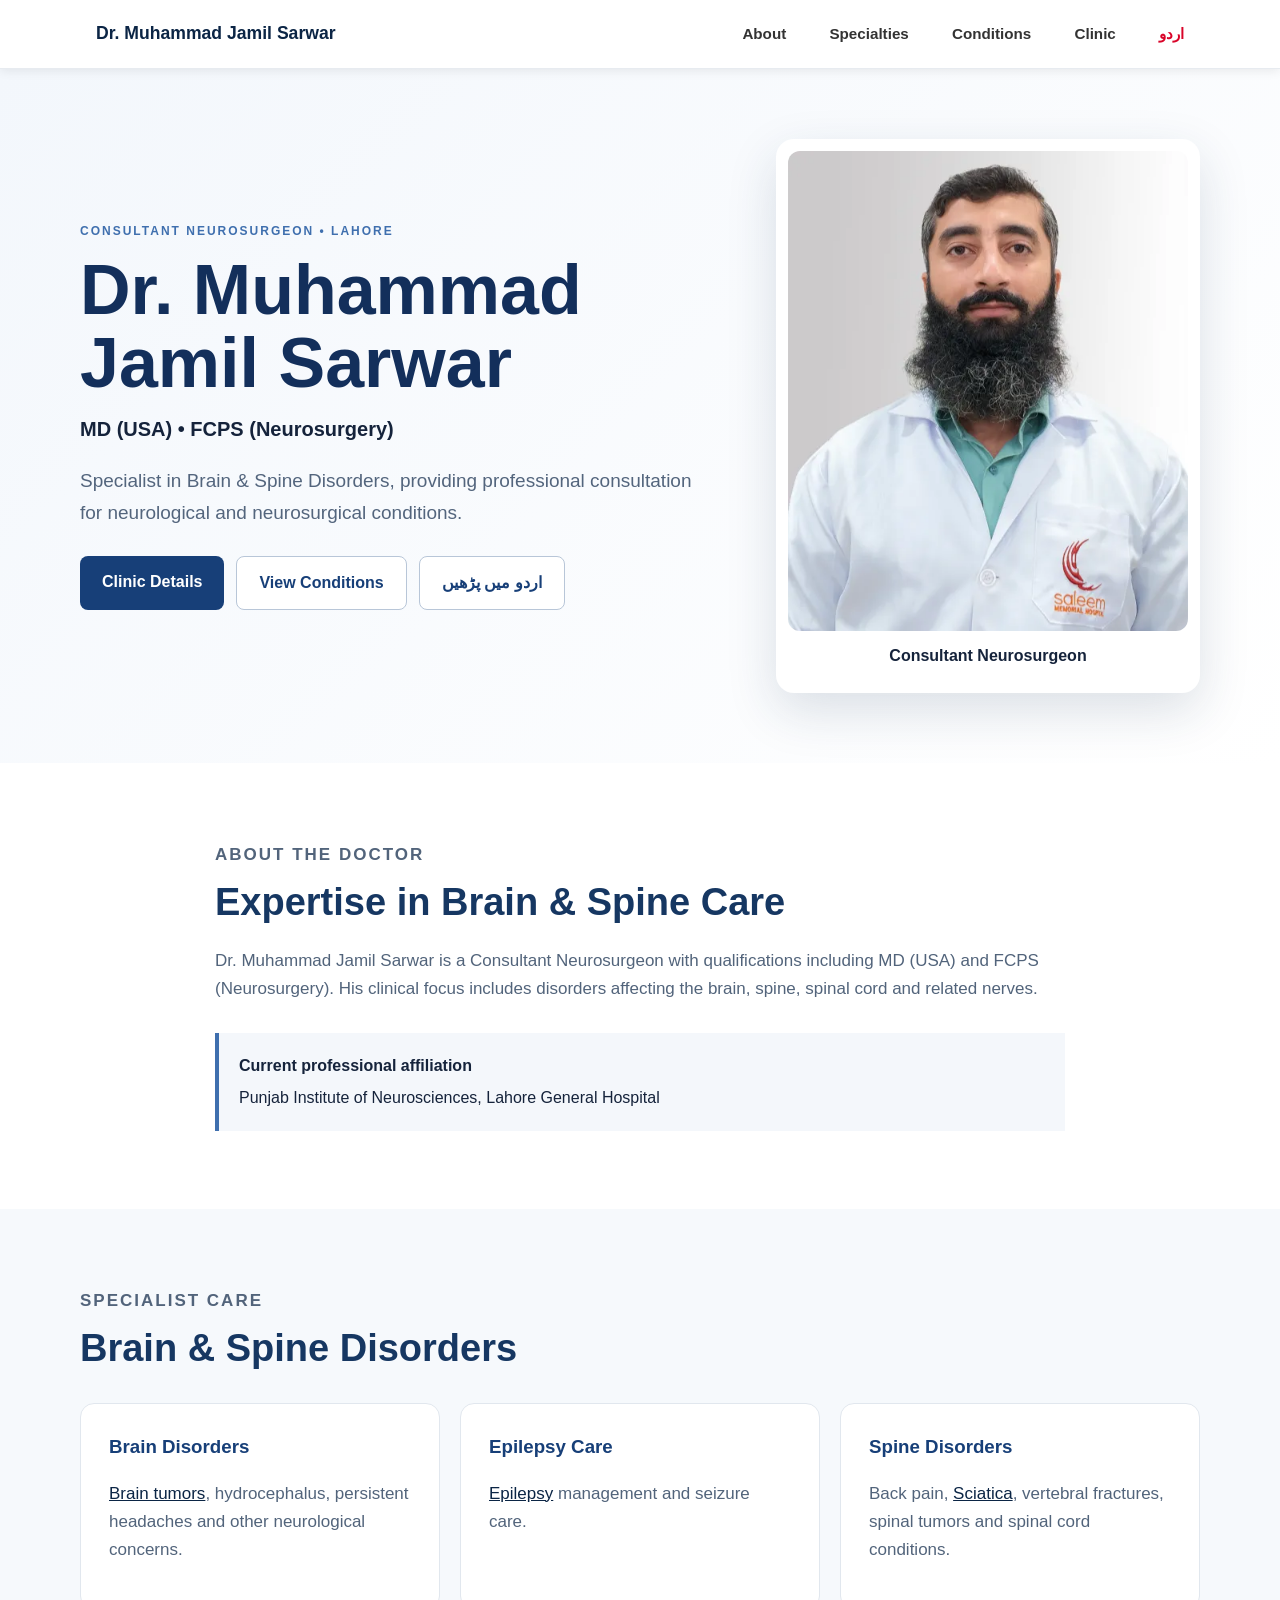
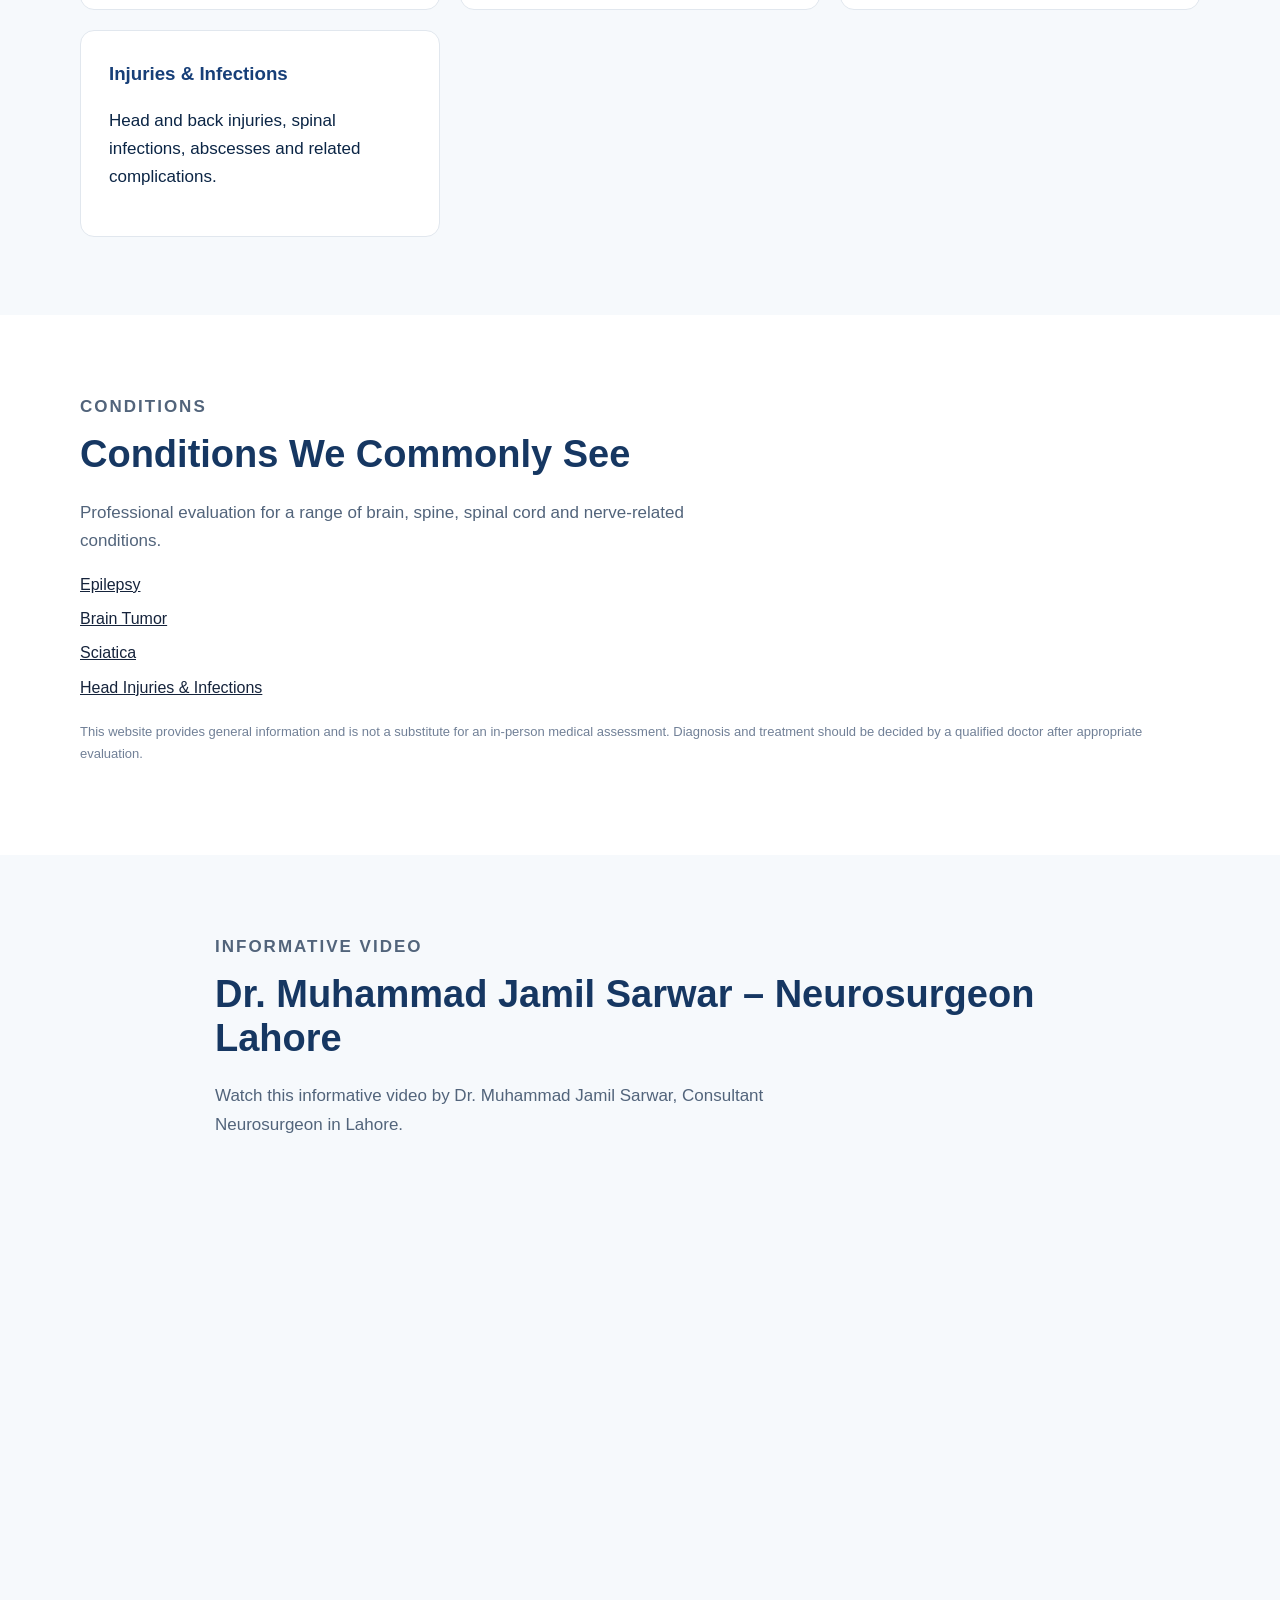
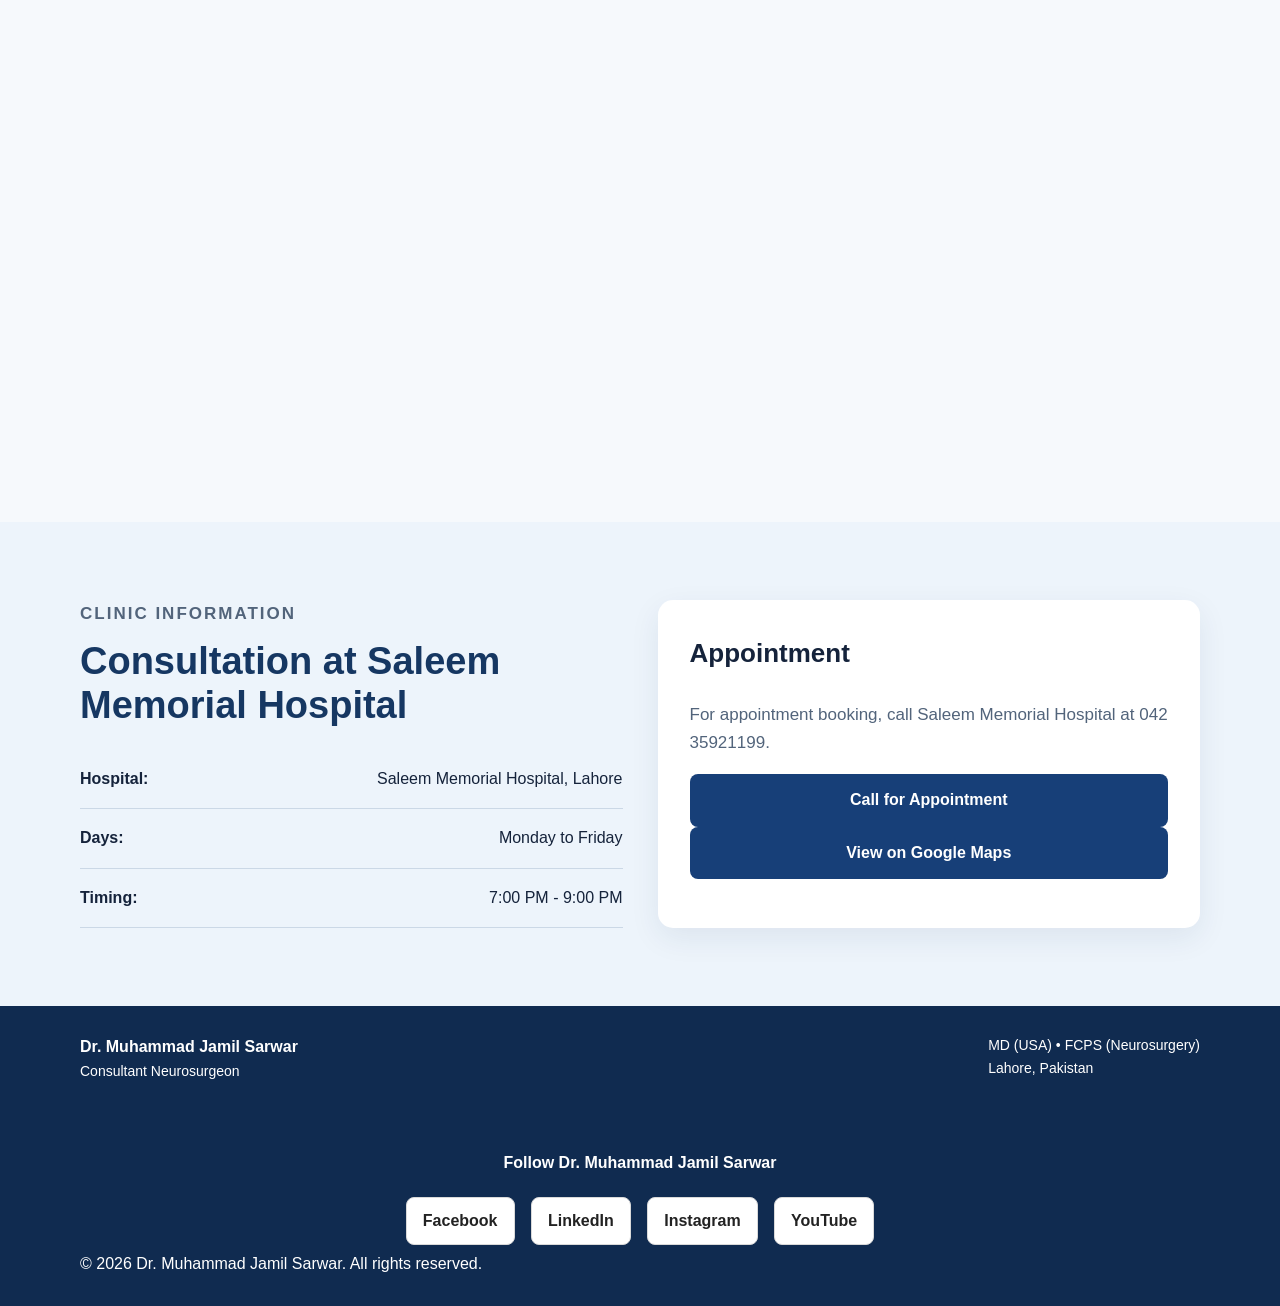
==== commit 5b181ffc: "Update clinic information and improve styling" ====
--- a/index.html
+++ b/index.html
@@ -3,17 +3,59 @@
 <head>
   <meta charset="utf-8">
   <meta name="viewport" content="width=device-width,initial-scale=1">
-  <title>Dr. Muhammad Jamil Sarwar - Best Neurosurgeon in Lahore | Ittefaq Hospital</title>
+  <title>Dr. Muhammad Jamil Sarwar - Best Neurosurgeon in Lahore | Saleem Memorial Hospital</title>
   <meta name="author" content="Dr. Muhammad Jamil Sarwar">
-  <meta name="description" content="Consult Dr. Muhammad Jamil Sarwar, expert Neurosurgeon in Lahore at Ittefaq Hospital for brain, spine, and neurological disorders. Book an appointment.">
-<meta name="robots" content="index, follow">
-  <meta name="description" content="Dr. Muhammad Jamil Sarwar, MD (USA), FCPS (Neurosurgery), Consultant Neurosurgeon in Lahore. Specialist consultation for brain, spine and spinal cord disorders at Ittefaq Hospital, Model Town, Lahore.">
-  <meta name="keywords" content="Dr Muhammad Jamil Sarwar, Dr Jamil Sarwar, neurosurgeon Lahore, consultant neurosurgeon Lahore, neurosurgery Lahore, brain and spine surgeon Lahore, spine specialist Lahore, brain surgeon Lahore, Ittefaq Hospital Lahore">
+  <meta name="description" content="Consult Dr. Muhammad Jamil Sarwar, expert Neurosurgeon in Lahore at Saleem Memorial Hospital for brain, spine, and neurological disorders. Book an appointment.">
+  <meta name="robots" content="index, follow">
+  <meta name="keywords" content="Dr Muhammad Jamil Sarwar, Dr Jamil Sarwar, neurosurgeon Lahore, consultant neurosurgeon Lahore, neurosurgery Lahore, brain and spine surgeon Lahore, spine specialist Lahore, brain surgeon Lahore, Saleem Memorial Hospital Lahore">
   <meta property="og:title" content="Dr. Muhammad Jamil Sarwar | Neurosurgeon Lahore">
-  <meta property="og:description" content="Consultant Neurosurgeon specializing in Brain & Spine Disorders. Ittefaq Hospital, Model Town, Lahore.">
+  <meta property="og:description" content="Consultant Neurosurgeon specializing in Brain & Spine Disorders. Saleem Memorial Hospital, Lahore.">
   <meta property="og:type" content="website">
   <meta property="og:image" content="https://shahbazattari92102-blip.github.io/Neurosugun-Dr-jamil-sarwar/doctor.jpg">
   <link rel="stylesheet" href="styles.css">
+  <style>
+    /* Improved Header & Menu Styling */
+    .topbar {
+      background: #ffffff;
+      box-shadow: 0 2px 10px rgba(0,0,0,0.08);
+      position: sticky;
+      top: 0;
+      z-index: 1000;
+    }
+    .nav {
+      display: flex;
+      justify-content: space-between;
+      align-items: center;
+      padding: 1rem;
+    }
+    .brand {
+      font-weight: bold;
+      color: #0b2545;
+      font-size: 1.1rem;
+    }
+    .nav nav a {
+      margin-left: 1.2rem;
+      text-decoration: none;
+      color: #333;
+      font-weight: 600;
+      font-size: 0.95rem;
+      transition: color 0.3s;
+    }
+    .nav nav a:hover {
+      color: #134074;
+    }
+    @media (max-width: 768px) {
+      .nav {
+        flex-direction: column;
+        gap: 0.5rem;
+        text-align: center;
+      }
+      .nav nav a {
+        margin: 0 0.5rem;
+        font-size: 0.9rem;
+      }
+    }
+  </style>
 </head>
 <body>
   <header class="topbar">
@@ -24,6 +66,7 @@
         <a href="#specialties">Specialties</a>
         <a href="#conditions">Conditions</a>
         <a href="#clinic">Clinic</a>
+        <a href="urdu.html" style="color: #d90429;">اردو</a>
       </nav>
     </div>
   </header>
@@ -34,17 +77,13 @@
         <div class="hero-copy">
           <p class="eyebrow">CONSULTANT NEUROSURGEON • LAHORE</p>
           <h1>Dr. Muhammad Jamil Sarwar</h1>
-
           <p class="credentials">MD (USA) • FCPS (Neurosurgery)</p>
           <p class="lead">Specialist in Brain & Spine Disorders, providing professional consultation for neurological and neurosurgical conditions.</p>
-        <div class="buttons">
-    <a class="btn primary" href="#clinic">Clinic Details</a>
-    <a class="btn secondary" href="#conditions">View Conditions</a>
-    <a class="btn secondary" href="urdu.html">اردو میں پڑھیں</a>
-</div>
-
-</div
-
+          <div class="buttons">
+            <a class="btn primary" href="#clinic">Clinic Details</a>
+            <a class="btn secondary" href="#conditions">View Conditions</a>
+            <a class="btn secondary" href="urdu.html">اردو میں پڑھیں</a>
+          </div>
         </div>
         <div class="doctor-card">
           <img src="doctor.jpg" alt="Dr. Muhammad Jamil Sarwar">
@@ -70,26 +109,25 @@
         <p class="eyebrow">SPECIALIST CARE</p>
         <h2>Brain & Spine Disorders</h2>
         <div class="cards">
-        <div class="cards">
-    <article>
-        <h3>Brain Disorders</h3>
-        <p><a href="brain-tumor.html" style="color: #0b2545; text-decoration: underline;">Brain tumors</a>, hydrocephalus, persistent headaches and other neurological concerns.</p>
-    </article>
-    <article>
-        <h3>Epilepsy Care</h3>
-        <p><a href="epilepsy.html" style="color: #0b2545; text-decoration: underline;">Epilepsy</a> management and seizure care.</p>
-    </article>
-    <article>
-        <h3>Spine Disorders</h3>
-        <p>Back pain, <a href="sciatica.html" style="color: #0b2545; text-decoration: underline;">Sciatica</a>, vertebral fractures, spinal tumors and spinal cord conditions.</p>
-    </article>
-    <article>
-        <h3>Injuries & Infections</h3>
-        <p><a href="injuries-infections.html" style="color: #0b2545; text-decoration: none;">Head and back injuries, spinal infections, abscesses and related complications.</a></p>
-
-    </article>
-</div>
-
+          <article>
+            <h3>Brain Disorders</h3>
+            <p><a href="brain-tumor.html" style="color: #0b2545; text-decoration: underline;">Brain tumors</a>, hydrocephalus, persistent headaches and other neurological concerns.</p>
+          </article>
+          <article>
+            <h3>Epilepsy Care</h3>
+            <p><a href="epilepsy.html" style="color: #0b2545; text-decoration: underline;">Epilepsy</a> management and seizure care.</p>
+          </article>
+          <article>
+            <h3>Spine Disorders</h3>
+            <p>Back pain, <a href="sciatica.html" style="color: #0b2545; text-decoration: underline;">Sciatica</a>, vertebral fractures, spinal tumors and spinal cord conditions.</p>
+          </article>
+          <article>
+            <h3>Injuries & Infections</h3>
+            <p><a href="injuries-infections.html" style="color: #0b2545; text-decoration: none;">Head and back injuries, spinal infections, abscesses and related complications.</a></p>
+          </article>
+        </div>
+      </div>
+    </section>
 
     <section id="conditions" class="section">
       <div class="container">
@@ -97,80 +135,70 @@
         <h2>Conditions We Commonly See</h2>
         <p class="lead">Professional evaluation for a range of brain, spine, spinal cord and nerve-related conditions.</p>
         <span style="display: block; margin-bottom: 8px;"><a href="epilepsy.html" style="color: inherit; text-decoration: underline;">Epilepsy</a></span>
-<span style="display: block; margin-bottom: 8px;"><a href="brain-tumor.html" style="color: inherit; text-decoration: underline;">Brain Tumor</a></span>
-<span style="display: block; margin-bottom: 8px;"><a href="sciatica.html" style="color: inherit; text-decoration: underline;">Sciatica</a></span>
-<span style="display: block; margin-bottom: 8px;"><a href="injuries-infections.html" style="color: inherit; text-decoration: underline;">Head Injuries & Infections</a></span>
-
-        </div>
-        <p class="disclaimer">This website provides general information and is not a substitute for an in-person medical assessment. Diagnosis and treatment should be decided by a qualified doctor after appropriate evaluation.</p>
-      </div>
-    </section>
+        <span style="display: block; margin-bottom: 8px;"><a href="brain-tumor.html" style="color: inherit; text-decoration: underline;">Brain Tumor</a></span>
+        <span style="display: block; margin-bottom: 8px;"><a href="sciatica.html" style="color: inherit; text-decoration: underline;">Sciatica</a></span>
+        <span style="display: block; margin-bottom: 8px;"><a href="injuries-infections.html" style="color: inherit; text-decoration: underline;">Head Injuries & Infections</a></span>
+        <p class="disclaimer" style="margin-top: 20px;">This website provides general information and is not a substitute for an in-person medical assessment. Diagnosis and treatment should be decided by a qualified doctor after appropriate evaluation.</p>
+      </div>
+    </section>
+
     <section id="video" class="section alt">
-  <div class="container narrow">
-    <p class="eyebrow">INFORMATIVE VIDEO</p>
-    <h2>Dr. Muhammad Jamil Sarwar – Neurosurgeon Lahore</h2>
-    <p class="lead">Watch this informative video by Dr. Muhammad Jamil Sarwar, Consultant Neurosurgeon in Lahore.</p>
-
-    <div style="position:relative;width:100%;max-width:500px;margin:0 auto;aspect-ratio:9/16;overflow:hidden;border-radius:16px;">
-      <iframe
-        src="https://www.youtube.com/embed/mBIJ2ZPeRSk"
-        title="Dr. Muhammad Jamil Sarwar | Neurosurgeon Lahore | Informative Video"
-        style="position:absolute;top:0;left:0;width:100%;height:100%;border:0;"
-        allow="accelerometer; autoplay; clipboard-write; encrypted-media; gyroscope; picture-in-picture; web-share"
-        allowfullscreen>
-      </iframe>
-    </div>
-  </div>
-</section>
-  <section id="clinic" class="section clinic">
-    <div class="container clinic-grid">
+      <div class="container narrow">
+        <p class="eyebrow">INFORMATIVE VIDEO</p>
+        <h2>Dr. Muhammad Jamil Sarwar – Neurosurgeon Lahore</h2>
+        <p class="lead">Watch this informative video by Dr. Muhammad Jamil Sarwar, Consultant Neurosurgeon in Lahore.</p>
+        <div style="position:relative;width:100%;max-width:500px;margin:0 auto;aspect-ratio:9/16;overflow:hidden;border-radius:16px;">
+          <iframe
+            src="https://www.youtube.com/embed/mBIJ2ZPeRSk"
+            title="Dr. Muhammad Jamil Sarwar | Neurosurgeon Lahore | Informative Video"
+            style="position:absolute;top:0;left:0;width:100%;height:100%;border:0;"
+            allow="accelerometer; autoplay; clipboard-write; encrypted-media; gyroscope; picture-in-picture; web-share"
+            allowfullscreen>
+          </iframe>
+        </div>
+      </div>
+    </section>
+
+    <section id="clinic" class="section clinic">
+      <div class="container clinic-grid">
         <div>
-            <p class="eyebrow">CLINIC INFORMATION</p>
-            <h2>Consultation at Saleem Memorial Hospital</h2>
-            <div class="clinic-detail"><strong>Hospital:</strong> <span>Saleem Memorial Hospital, Lahore</span></div>
-            <div class="clinic-detail"><strong>Days:</strong> <span>Monday to Friday</span></div>
-            <div class="clinic-detail"><strong>Timing:</strong> <span>7:00 PM - 9:00 PM</span></div>
+          <p class="eyebrow">CLINIC INFORMATION</p>
+          <h2>Consultation at Saleem Memorial Hospital</h2>
+          <div class="clinic-detail"><strong>Hospital:</strong> <span>Saleem Memorial Hospital, Lahore</span></div>
+          <div class="clinic-detail"><strong>Days:</strong> <span>Monday to Friday</span></div>
+          <div class="clinic-detail"><strong>Timing:</strong> <span>7:00 PM - 9:00 PM</span></div>
         </div>
         <div class="appointment">
-            <h3>Appointment</h3>
-            <p>For appointment booking, call Saleem Memorial Hospital at 042 34509999.</p>
-            <a class="btn primary wide" href="tel:+924235921199">Call for Appointment</a>
-            <a class="btn primary wide" href="https://www.google.com/maps/search/?api=1&query=Saleem+Memorial+Hospital+Lahore" target="_blank">View on Google Maps</a>
-        </div>
-    </div>
-</section>
-
-
+          <h3>Appointment</h3>
+          <p>For appointment booking, call Saleem Memorial Hospital at 042 35921199.</p>
+          <a class="btn primary wide" href="tel:+924235921199">Call for Appointment</a>
+          <a class="btn primary wide" href="https://www.google.com/maps/search/?api=1&query=Saleem+Memorial+Hospital+Lahore" target="_blank">View on Google Maps</a>
+        </div>
+      </div>
+    </section>
   </main>
 
   <footer>
-  <div class="container footer-grid">
-    <div>
-      <strong>Dr. Muhammad Jamil Sarwar</strong><br>
-      Consultant Neurosurgeon
-    </div>
-
-    <div>
-      MD (USA) • FCPS (Neurosurgery)<br>
-      Lahore, Pakistan
-    </div>
-  </div>
-
-  <div class="container social-links">
-    <p>Follow Dr. Muhammad Jamil Sarwar</p>
-
-    <a href="https://www.facebook.com/share/18Kk5foMi2/" target="_blank" rel="noopener noreferrer">Facebook</a>
-
-    <a href="https://pk.linkedin.com/in/muhammad-jamil-sarwar-231668368" target="_blank" rel="noopener noreferrer">LinkedIn</a>
-
-    <a href="https://www.instagram.com/neurosurgeon_jamilgujjar/" target="_blank" rel="noopener noreferrer">Instagram</a>
-
-    <a href="https://www.youtube.com/@DrJamilSarwar" target="_blank" rel="noopener noreferrer">YouTube</a>
-  </div>
-
-  <div class="container footer-bottom">
-    © 2026 Dr. Muhammad Jamil Sarwar. All rights reserved.
-  </div>
-</footer>
+    <div class="container footer-grid">
+      <div>
+        <strong>Dr. Muhammad Jamil Sarwar</strong><br>
+        Consultant Neurosurgeon
+      </div>
+      <div>
+        MD (USA) • FCPS (Neurosurgery)<br>
+        Lahore, Pakistan
+      </div>
+    </div>
+    <div class="container social-links">
+      <p>Follow Dr. Muhammad Jamil Sarwar</p>
+      <a href="https://www.facebook.com/share/18Kk5foMi2/" target="_blank" rel="noopener noreferrer">Facebook</a>
+      <a href="https://pk.linkedin.com/in/muhammad-jamil-sarwar-231668368" target="_blank" rel="noopener noreferrer">LinkedIn</a>
+      <a href="https://www.instagram.com/neurosurgeon_jamilgujjar/" target="_blank" rel="noopener noreferrer">Instagram</a>
+      <a href="https://www.youtube.com/@DrJamilSarwar" target="_blank" rel="noopener noreferrer">YouTube</a>
+    </div>
+    <div class="container footer-bottom">
+      © 2026 Dr. Muhammad Jamil Sarwar. All rights reserved.
+    </div>
+  </footer>
 </body>
 </html>
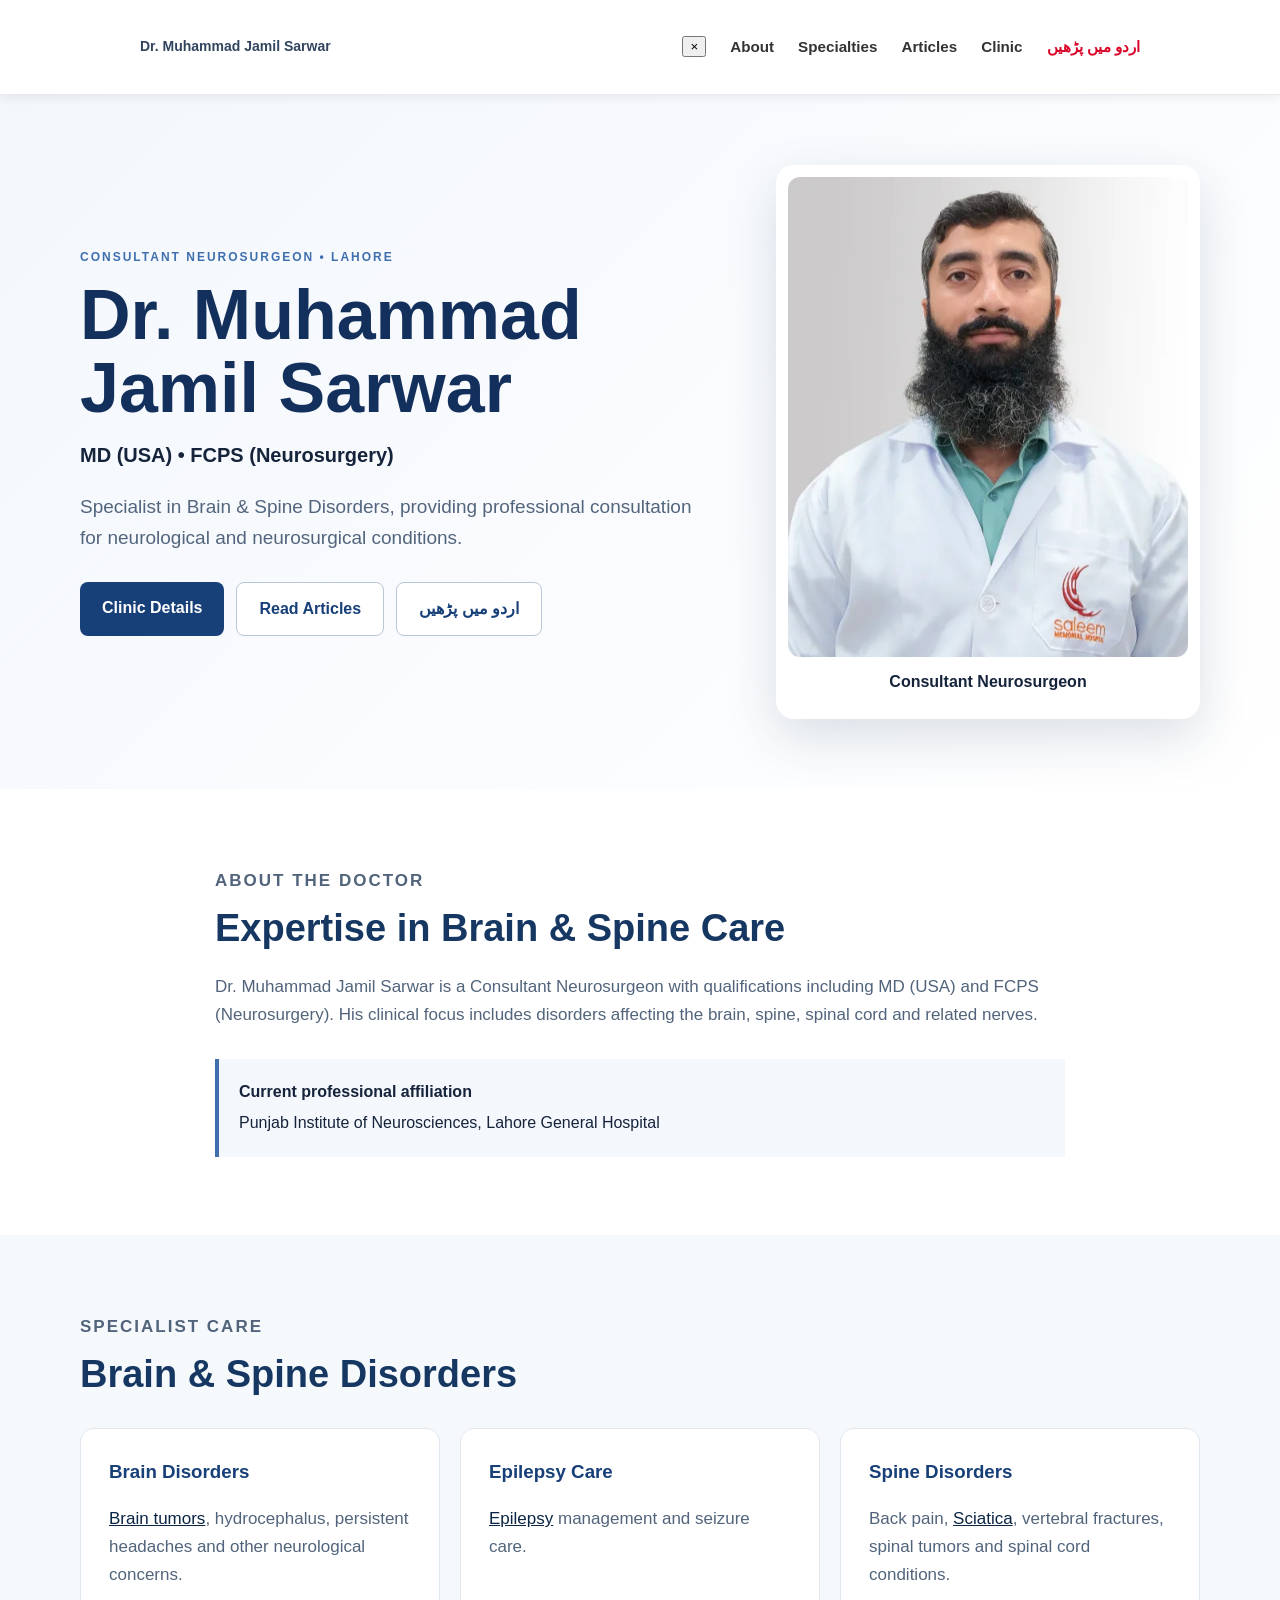
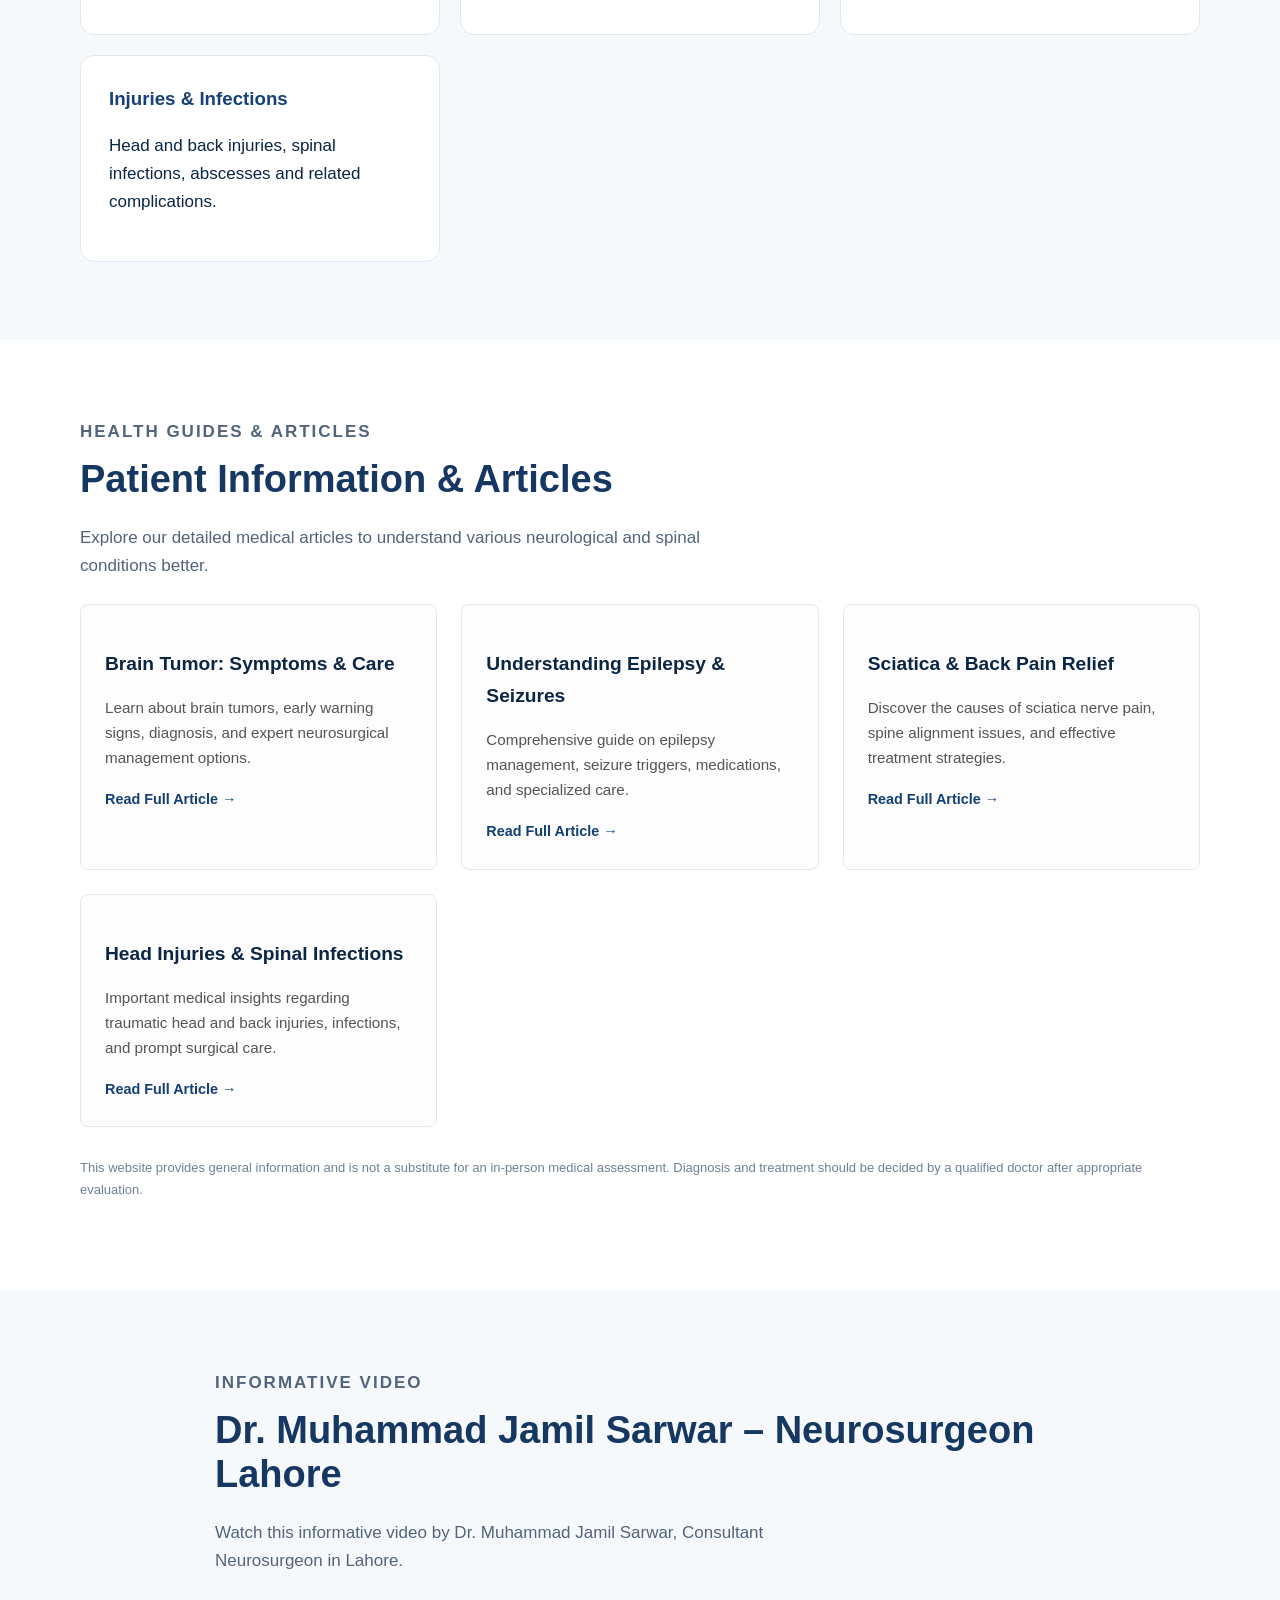
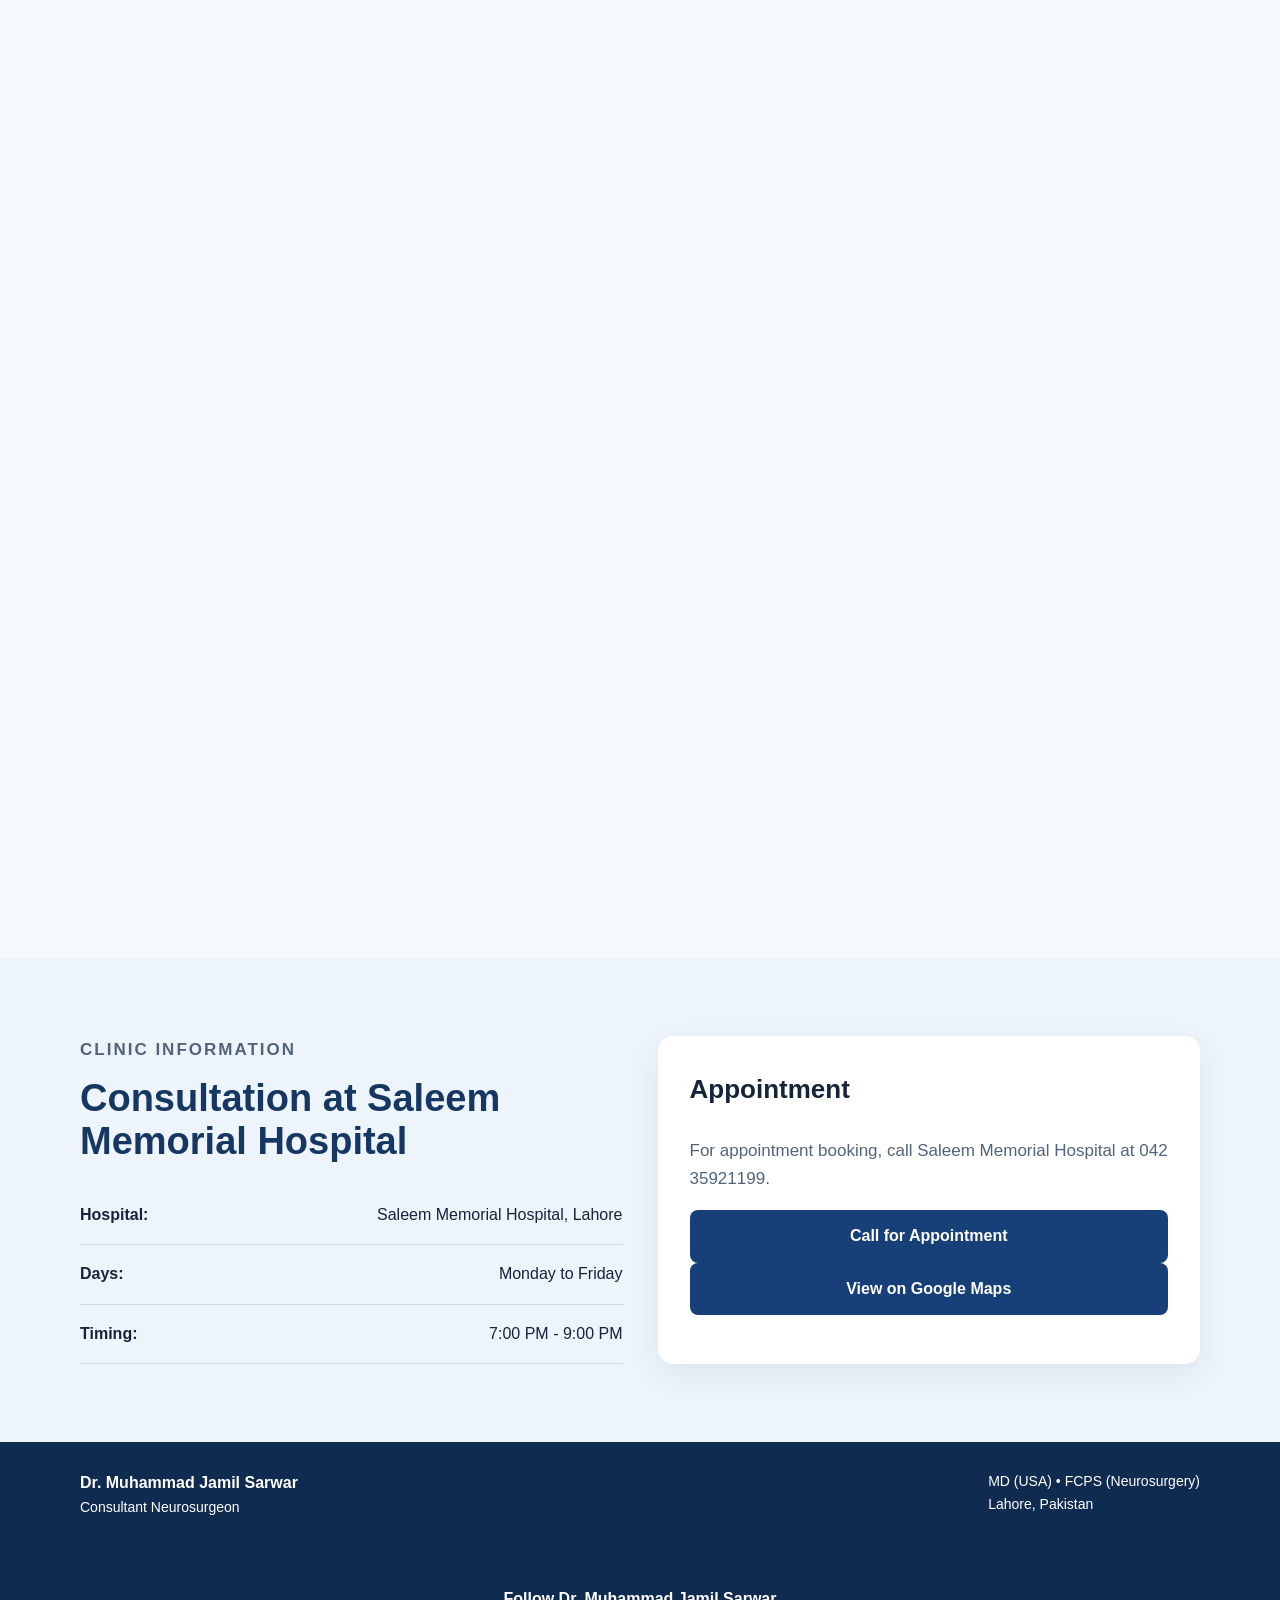
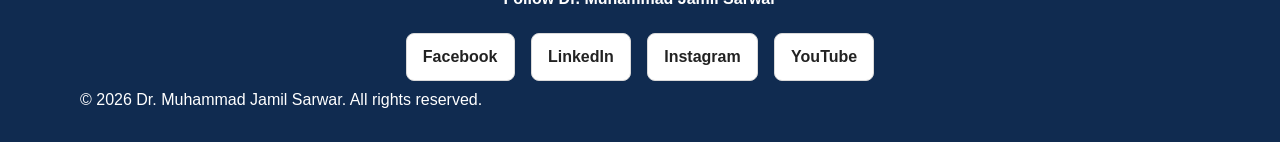
==== commit e88af265: "Enhance header, menu, and add articles section Updated header and menu styling for a professional lo" ====
--- a/index.html
+++ b/index.html
@@ -14,59 +14,153 @@
   <meta property="og:image" content="https://shahbazattari92102-blip.github.io/Neurosugun-Dr-jamil-sarwar/doctor.jpg">
   <link rel="stylesheet" href="styles.css">
   <style>
-    /* Improved Header & Menu Styling */
+    /* Professional Hamburger Menu Styling */
     .topbar {
       background: #ffffff;
       box-shadow: 0 2px 10px rgba(0,0,0,0.08);
       position: sticky;
       top: 0;
       z-index: 1000;
+      padding: 0.8rem 1rem;
     }
     .nav {
       display: flex;
       justify-content: space-between;
       align-items: center;
-      padding: 1rem;
+      max-width: 1000px;
+      margin: 0 auto;
     }
     .brand {
       font-weight: bold;
       color: #0b2545;
       font-size: 1.1rem;
-    }
-    .nav nav a {
-      margin-left: 1.2rem;
+      text-decoration: none;
+    }
+    .nav-links {
+      display: flex;
+      gap: 1.5rem;
+      align-items: center;
+    }
+    .nav-links a {
       text-decoration: none;
       color: #333;
       font-weight: 600;
       font-size: 0.95rem;
       transition: color 0.3s;
     }
-    .nav nav a:hover {
+    .nav-links a:hover {
       color: #134074;
     }
+    .menu-toggle {
+      display: none;
+      background: none;
+      border: none;
+      cursor: pointer;
+      font-size: 1.8rem;
+      color: #0b2545;
+      padding: 0.2rem;
+    }
     @media (max-width: 768px) {
-      .nav {
+      .menu-toggle {
+        display: block;
+      }
+      .nav-links {
+        position: fixed;
+        top: 0;
+        right: -100%;
+        width: 80%;
+        max-width: 300px;
+        height: 100vh;
+        background: #ffffff;
         flex-direction: column;
-        gap: 0.5rem;
-        text-align: center;
-      }
-      .nav nav a {
-        margin: 0 0.5rem;
-        font-size: 0.9rem;
-      }
+        align-items: flex-start;
+        padding: 5rem 2rem 2rem 2rem;
+        box-shadow: -5px 0 15px rgba(0,0,0,0.1);
+        transition: right 0.3s ease-in-out;
+        z-index: 1100;
+      }
+      .nav-links.active {
+        right: 0;
+      }
+      .nav-links a {
+        font-size: 1.2rem;
+        width: 100%;
+        padding: 0.80rem 0;
+        border-bottom: 1px solid #eee;
+      }
+      .close-btn {
+        position: absolute;
+        top: 1.2rem;
+        right: 1.5rem;
+        background: none;
+        border: none;
+        font-size: 2rem;
+        cursor: pointer;
+        color: #333;
+      }
+    }
+    /* Articles List Styling */
+    .article-list-grid {
+      display: grid;
+      grid-template-columns: repeat(auto-fit, minmax(280px, 1fr));
+      gap: 1.5rem;
+      margin-top: 1.5rem;
+    }
+    .article-card {
+      background: #fdfdfd;
+      border: 1px solid #e2e8f0;
+      border-radius: 8px;
+      padding: 1.5rem;
+      transition: transform 0.2s, box-shadow 0.2s;
+    }
+    .article-card:hover {
+      transform: translateY(-3px);
+      box-shadow: 0 6px 15px rgba(0,0,0,0.08);
+    }
+    .article-card h3 {
+      margin-bottom: 0.5rem;
+      font-size: 1.2rem;
+    }
+    .article-card h3 a {
+      color: #0b2545;
+      text-decoration: none;
+    }
+    .article-card h3 a:hover {
+      text-decoration: underline;
+    }
+    .article-card p {
+      color: #555;
+      font-size: 0.95rem;
+      margin-bottom: 1rem;
+    }
+    .read-more {
+      display: inline-block;
+      color: #134074;
+      font-weight: 600;
+      text-decoration: none;
+      font-size: 0.9rem;
+    }
+    .read-more:hover {
+      text-decoration: underline;
     }
   </style>
 </head>
 <body>
   <header class="topbar">
-    <div class="container nav">
-      <div class="brand">Dr. Muhammad Jamil Sarwar</div>
-      <nav>
-        <a href="#about">About</a>
-        <a href="#specialties">Specialties</a>
-        <a href="#conditions">Conditions</a>
-        <a href="#clinic">Clinic</a>
-        <a href="urdu.html" style="color: #d90429;">اردو</a>
+    <div class="nav">
+      <a href="#" class="brand">Dr. Muhammad Jamil Sarwar</a>
+      
+      <button class="menu-toggle" id="menuToggle" aria-label="Open Menu">
+        &#9776;
+      </button>
+
+      <nav class="nav-links" id="navLinks">
+        <button class="close-btn" id="closeToggle" aria-label="Close Menu">&times;</button>
+        <a href="#about" class="menu-item">About</a>
+        <a href="#specialties" class="menu-item">Specialties</a>
+        <a href="#articles" class="menu-item">Articles</a>
+        <a href="#clinic" class="menu-item">Clinic</a>
+        <a href="urdu.html" class="menu-item" style="color: #d90429;">اردو میں پڑھیں</a>
       </nav>
     </div>
   </header>
@@ -81,7 +175,7 @@
           <p class="lead">Specialist in Brain & Spine Disorders, providing professional consultation for neurological and neurosurgical conditions.</p>
           <div class="buttons">
             <a class="btn primary" href="#clinic">Clinic Details</a>
-            <a class="btn secondary" href="#conditions">View Conditions</a>
+            <a class="btn secondary" href="#articles">Read Articles</a>
             <a class="btn secondary" href="urdu.html">اردو میں پڑھیں</a>
           </div>
         </div>
@@ -129,16 +223,40 @@
       </div>
     </section>
 
-    <section id="conditions" class="section">
+    <!-- NEW DEDICATED ARTICLES SECTION -->
+    <section id="articles" class="section">
       <div class="container">
-        <p class="eyebrow">CONDITIONS</p>
-        <h2>Conditions We Commonly See</h2>
-        <p class="lead">Professional evaluation for a range of brain, spine, spinal cord and nerve-related conditions.</p>
-        <span style="display: block; margin-bottom: 8px;"><a href="epilepsy.html" style="color: inherit; text-decoration: underline;">Epilepsy</a></span>
-        <span style="display: block; margin-bottom: 8px;"><a href="brain-tumor.html" style="color: inherit; text-decoration: underline;">Brain Tumor</a></span>
-        <span style="display: block; margin-bottom: 8px;"><a href="sciatica.html" style="color: inherit; text-decoration: underline;">Sciatica</a></span>
-        <span style="display: block; margin-bottom: 8px;"><a href="injuries-infections.html" style="color: inherit; text-decoration: underline;">Head Injuries & Infections</a></span>
-        <p class="disclaimer" style="margin-top: 20px;">This website provides general information and is not a substitute for an in-person medical assessment. Diagnosis and treatment should be decided by a qualified doctor after appropriate evaluation.</p>
+        <p class="eyebrow">HEALTH GUIDES & ARTICLES</p>
+        <h2>Patient Information & Articles</h2>
+        <p class="lead">Explore our detailed medical articles to understand various neurological and spinal conditions better.</p>
+        
+        <div class="article-list-grid">
+          <div class="article-card">
+            <h3><a href="brain-tumor.html">Brain Tumor: Symptoms & Care</a></h3>
+            <p>Learn about brain tumors, early warning signs, diagnosis, and expert neurosurgical management options.</p>
+            <a href="brain-tumor.html" class="read-more">Read Full Article &rarr;</a>
+          </div>
+
+          <div class="article-card">
+            <h3><a href="epilepsy.html">Understanding Epilepsy & Seizures</a></h3>
+            <p>Comprehensive guide on epilepsy management, seizure triggers, medications, and specialized care.</p>
+            <a href="epilepsy.html" class="read-more">Read Full Article &rarr;</a>
+          </div>
+
+          <div class="article-card">
+            <h3><a href="sciatica.html">Sciatica & Back Pain Relief</a></h3>
+            <p>Discover the causes of sciatica nerve pain, spine alignment issues, and effective treatment strategies.</p>
+            <a href="sciatica.html" class="read-more">Read Full Article &rarr;</a>
+          </div>
+
+          <div class="article-card">
+            <h3><a href="injuries-infections.html">Head Injuries & Spinal Infections</a></h3>
+            <p>Important medical insights regarding traumatic head and back injuries, infections, and prompt surgical care.</p>
+            <a href="injuries-infections.html" class="read-more">Read Full Article &rarr;</a>
+          </div>
+        </div>
+
+        <p class="disclaimer" style="margin-top: 30px;">This website provides general information and is not a substitute for an in-person medical assessment. Diagnosis and treatment should be decided by a qualified doctor after appropriate evaluation.</p>
       </div>
     </section>
 
@@ -200,5 +318,27 @@
       © 2026 Dr. Muhammad Jamil Sarwar. All rights reserved.
     </div>
   </footer>
+
+  <!-- JavaScript to handle Hamburger Menu toggle -->
+  <script>
+    const menuToggle = document.getElementById('menuToggle');
+    const closeToggle = document.getElementById('closeToggle');
+    const navLinks = document.getElementById('navLinks');
+    const menuItems = document.querySelectorAll('.menu-item');
+
+    menuToggle.addEventListener('click', () => {
+      navLinks.classList.add('active');
+    });
+
+    closeToggle.addEventListener('click', () => {
+      navLinks.classList.remove('active');
+    });
+
+    menuItems.forEach(item => {
+      item.addEventListener('click', () => {
+        navLinks.classList.remove('active');
+      });
+    });
+  </script>
 </body>
 </html>
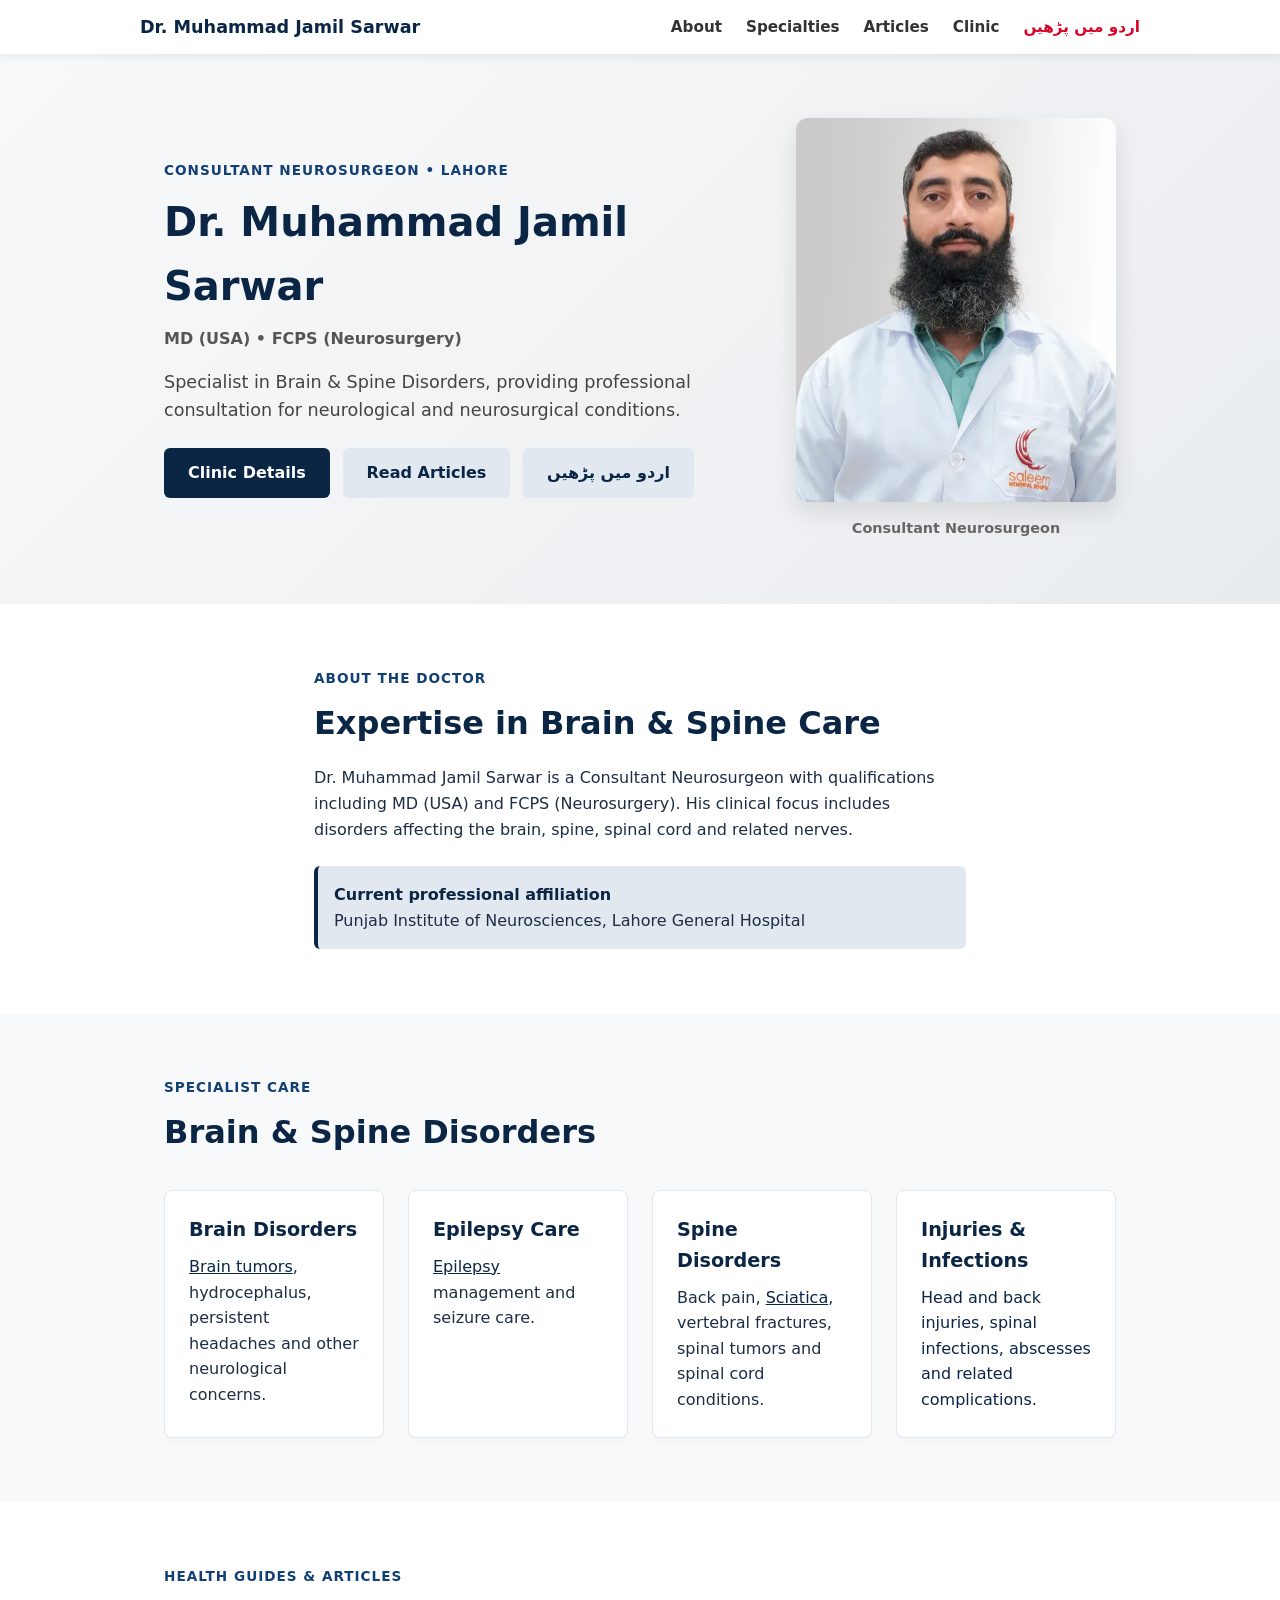
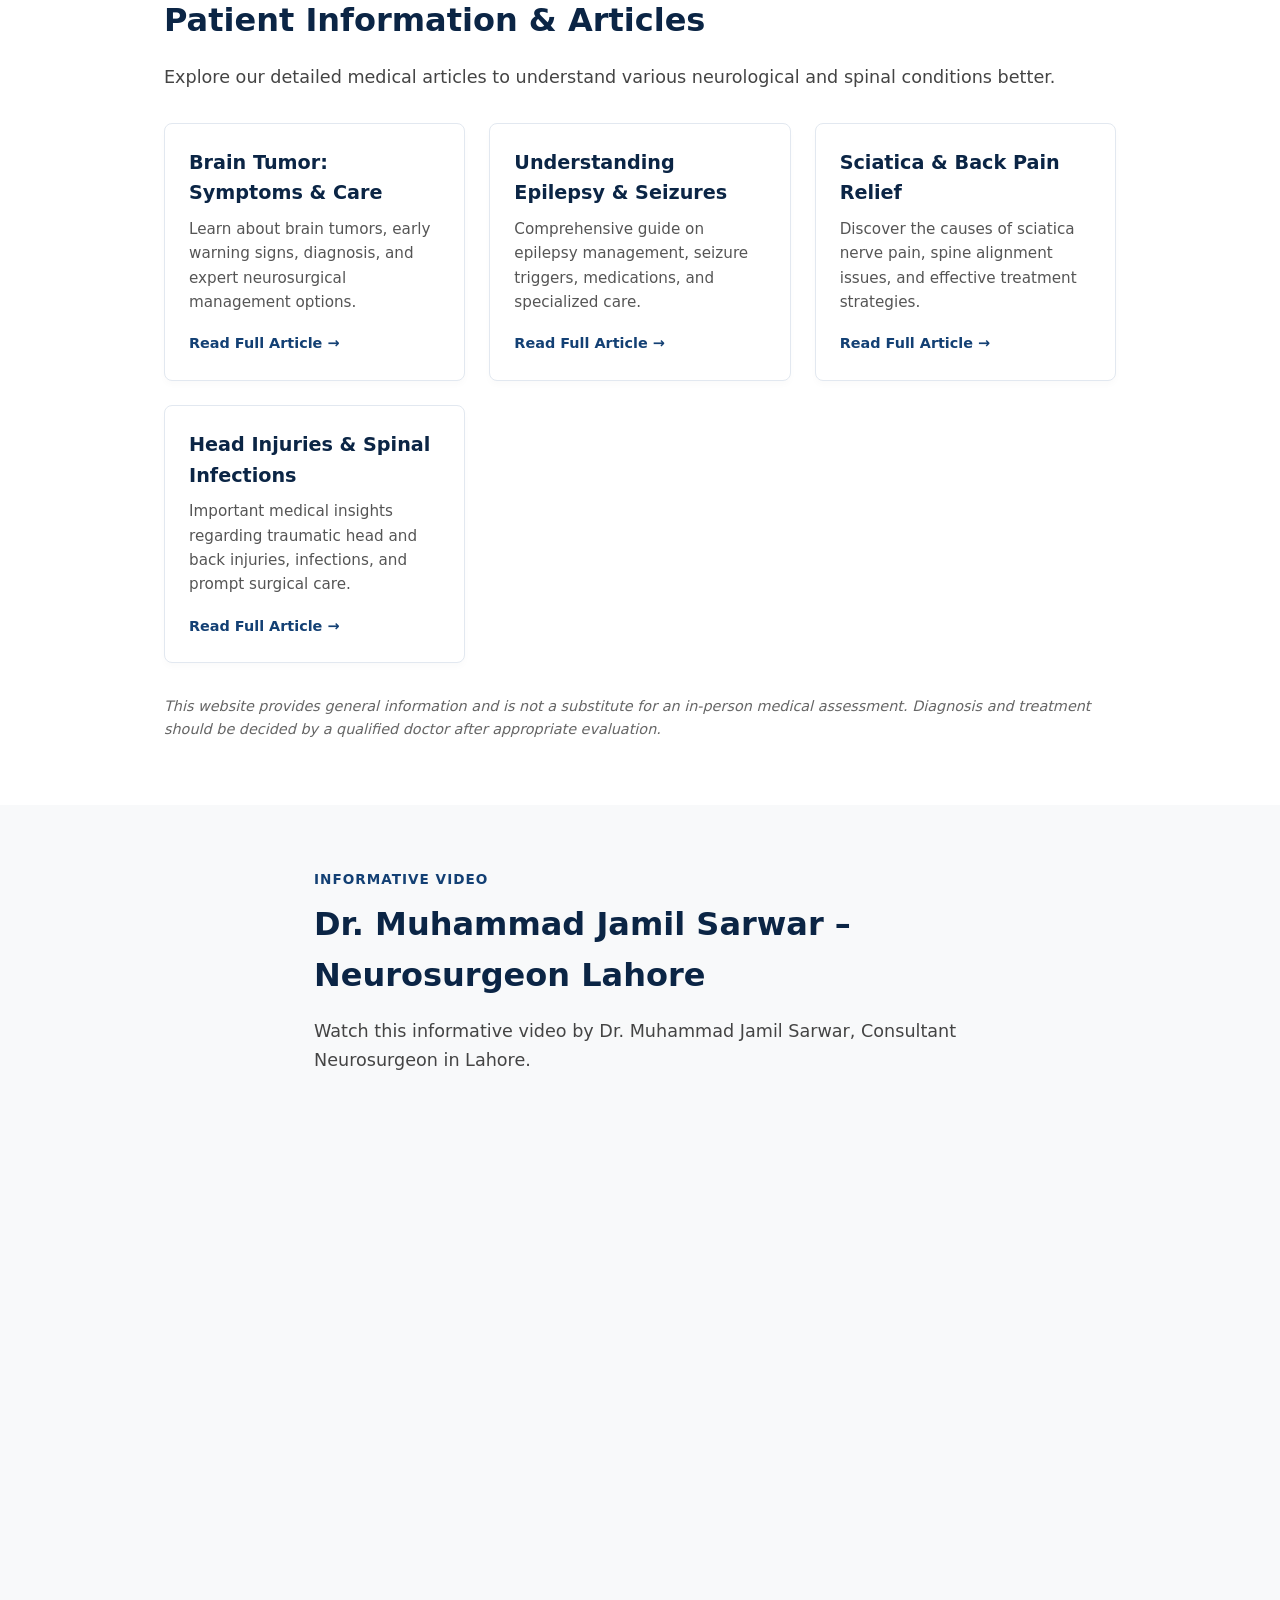
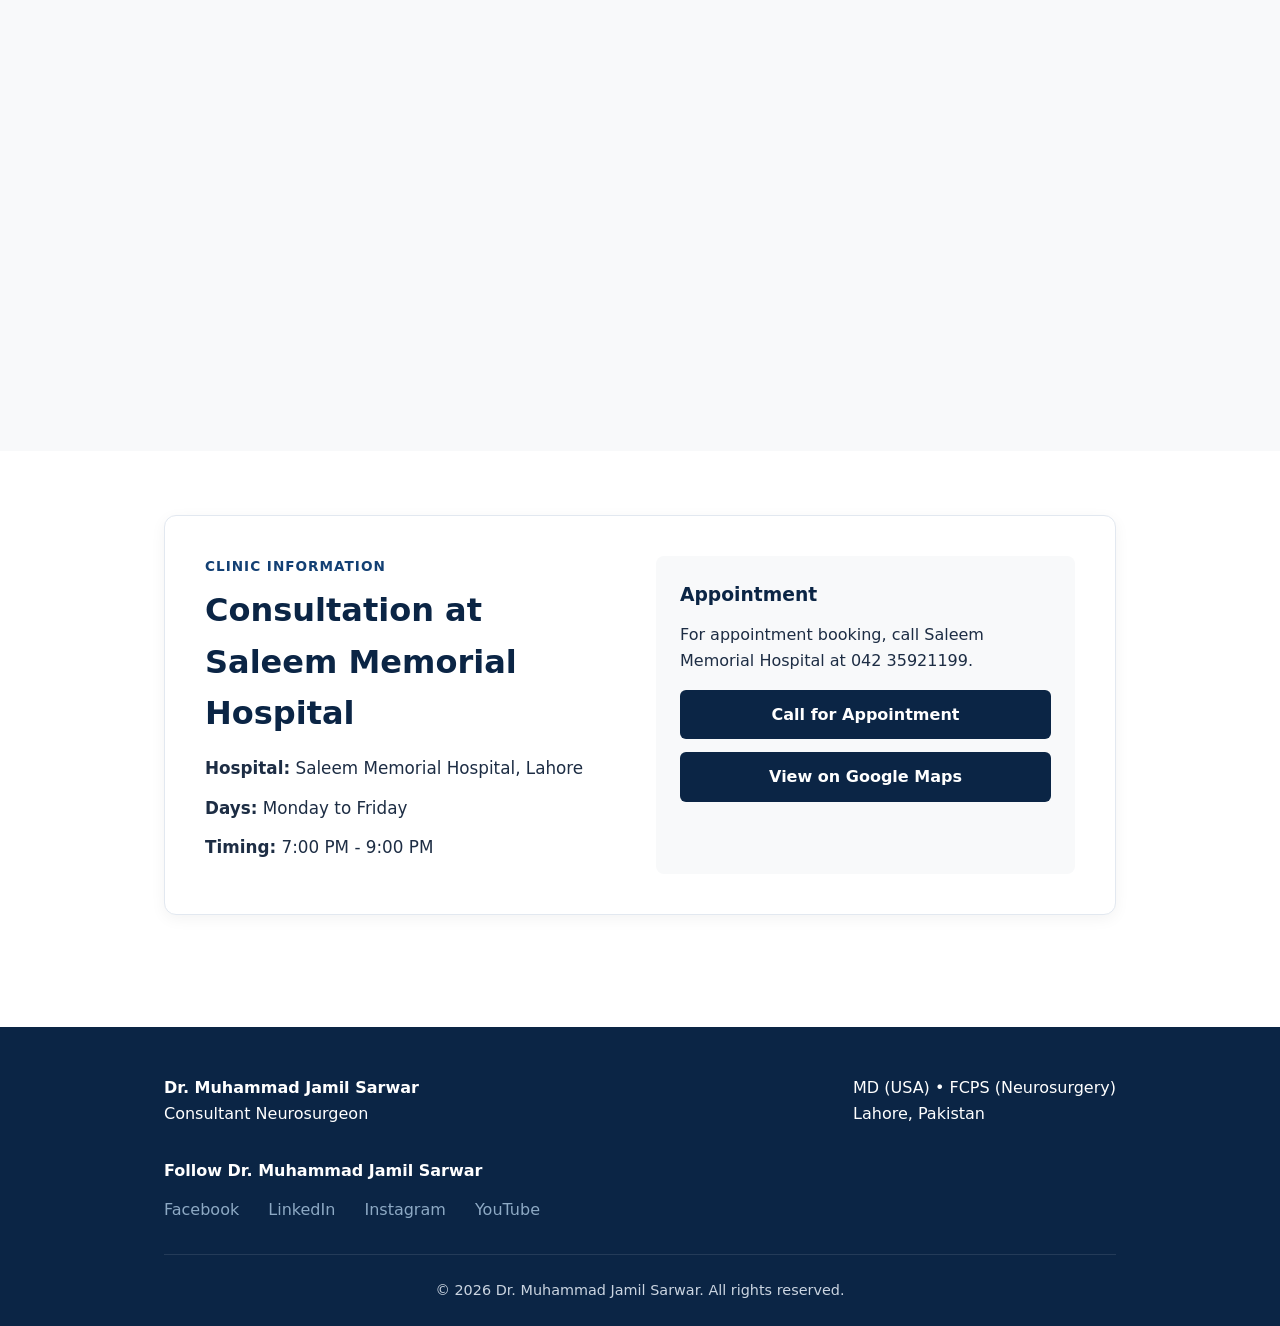
==== commit 3a52ac75: "Refactor styles and improve HTML structure Refactor CSS styles to use CSS variables for colors and i" ====
--- a/index.html
+++ b/index.html
@@ -12,9 +12,35 @@
   <meta property="og:description" content="Consultant Neurosurgeon specializing in Brain & Spine Disorders. Saleem Memorial Hospital, Lahore.">
   <meta property="og:type" content="website">
   <meta property="og:image" content="https://shahbazattari92102-blip.github.io/Neurosugun-Dr-jamil-sarwar/doctor.jpg">
-  <link rel="stylesheet" href="styles.css">
+  
   <style>
-    /* Professional Hamburger Menu Styling */
+    /* Inline CSS to ensure everything styles and works properly */
+    :root {
+      --primary: #0b2545;
+      --secondary: #134074;
+      --accent: #8da9c4;
+      --light: #eeeee4;
+      --bg: #ffffff;
+      --text: #1d2d44;
+    }
+    * {
+      box-sizing: border-box;
+      margin: 0;
+      padding: 0;
+      font-family: system-ui, -apple-system, sans-serif;
+    }
+    body {
+      background-color: var(--bg);
+      color: var(--text);
+      line-height: 1.6;
+    }
+    .container {
+      max-width: 1000px;
+      margin: 0 auto;
+      padding: 0 1.5rem;
+    }
+    
+    /* Professional Header & Hamburger Menu */
     .topbar {
       background: #ffffff;
       box-shadow: 0 2px 10px rgba(0,0,0,0.08);
@@ -32,7 +58,7 @@
     }
     .brand {
       font-weight: bold;
-      color: #0b2545;
+      color: var(--primary);
       font-size: 1.1rem;
       text-decoration: none;
     }
@@ -49,7 +75,7 @@
       transition: color 0.3s;
     }
     .nav-links a:hover {
-      color: #134074;
+      color: var(--secondary);
     }
     .menu-toggle {
       display: none;
@@ -57,9 +83,13 @@
       border: none;
       cursor: pointer;
       font-size: 1.8rem;
-      color: #0b2545;
+      color: var(--primary);
       padding: 0.2rem;
     }
+    .close-btn {
+      display: none;
+    }
+
     @media (max-width: 768px) {
       .menu-toggle {
         display: block;
@@ -75,7 +105,7 @@
         flex-direction: column;
         align-items: flex-start;
         padding: 5rem 2rem 2rem 2rem;
-        box-shadow: -5px 0 15px rgba(0,0,0,0.1);
+        box-shadow: -5px 0 15px rgba(0,0,0,0.15);
         transition: right 0.3s ease-in-out;
         z-index: 1100;
       }
@@ -85,10 +115,11 @@
       .nav-links a {
         font-size: 1.2rem;
         width: 100%;
-        padding: 0.80rem 0;
+        padding: 0.8rem 0;
         border-bottom: 1px solid #eee;
       }
       .close-btn {
+        display: block;
         position: absolute;
         top: 1.2rem;
         right: 1.5rem;
@@ -99,18 +130,151 @@
         color: #333;
       }
     }
-    /* Articles List Styling */
+
+    /* Hero Section */
+    .hero {
+      padding: 4rem 0;
+      background: linear-gradient(135deg, #f8f9fa, #e9ecef);
+    }
+    .hero-grid {
+      display: grid;
+      grid-template-columns: 1fr 320px;
+      gap: 2rem;
+      align-items: center;
+    }
+    @media (max-width: 768px) {
+      .hero-grid {
+        grid-template-columns: 1fr;
+        text-align: center;
+      }
+    }
+    .eyebrow {
+      font-size: 0.85rem;
+      font-weight: 700;
+      letter-spacing: 1px;
+      color: var(--secondary);
+      margin-bottom: 0.5rem;
+    }
+    h1 {
+      font-size: 2.5rem;
+      color: var(--primary);
+      margin-bottom: 0.5rem;
+    }
+    .credentials {
+      font-weight: 600;
+      color: #555;
+      margin-bottom: 1rem;
+    }
+    .lead {
+      font-size: 1.1rem;
+      color: #444;
+      margin-bottom: 1.5rem;
+    }
+    .buttons {
+      display: flex;
+      gap: 0.8rem;
+      flex-wrap: wrap;
+    }
+    @media (max-width: 768px) {
+      .buttons {
+        justify-content: center;
+      }
+    }
+    .btn {
+      display: inline-block;
+      padding: 0.75rem 1.5rem;
+      border-radius: 6px;
+      text-decoration: none;
+      font-weight: 600;
+      transition: background 0.2s;
+    }
+    .btn.primary {
+      background: var(--primary);
+      color: white;
+    }
+    .btn.primary:hover {
+      background: var(--secondary);
+    }
+    .btn.secondary {
+      background: #e2e8f0;
+      color: var(--primary);
+    }
+    .btn.secondary:hover {
+      background: #cbd5e1;
+    }
+    .doctor-card img {
+      width: 100%;
+      border-radius: 12px;
+      box-shadow: 0 10px 25px rgba(0,0,0,0.1);
+    }
+    .card-caption {
+      text-align: center;
+      margin-top: 0.5rem;
+      font-weight: 600;
+      color: #666;
+      font-size: 0.9rem;
+    }
+
+    /* Sections */
+    .section {
+      padding: 4rem 0;
+    }
+    .section.alt {
+      background-color: #f8f9fa;
+    }
+    .narrow {
+      max-width: 700px;
+    }
+    h2 {
+      font-size: 2rem;
+      color: var(--primary);
+      margin-bottom: 1rem;
+    }
+    .info-box {
+      margin-top: 1.5rem;
+      padding: 1rem;
+      background: #e2e8f0;
+      border-radius: 6px;
+      border-left: 4px solid var(--primary);
+    }
+    .info-box strong {
+      display: block;
+      color: var(--primary);
+    }
+
+    /* Cards Grid */
+    .cards {
+      display: grid;
+      grid-template-columns: repeat(auto-fit, minmax(220px, 1fr));
+      gap: 1.5rem;
+      margin-top: 2rem;
+    }
+    .cards article {
+      background: white;
+      padding: 1.5rem;
+      border-radius: 8px;
+      border: 1px solid #e2e8f0;
+      box-shadow: 0 4px 6px rgba(0,0,0,0.02);
+    }
+    .cards article h3 {
+      margin-bottom: 0.5rem;
+      color: var(--primary);
+      font-size: 1.2rem;
+    }
+
+    /* Articles List Grid */
     .article-list-grid {
       display: grid;
       grid-template-columns: repeat(auto-fit, minmax(280px, 1fr));
       gap: 1.5rem;
-      margin-top: 1.5rem;
+      margin-top: 2rem;
     }
     .article-card {
-      background: #fdfdfd;
+      background: #ffffff;
       border: 1px solid #e2e8f0;
       border-radius: 8px;
       padding: 1.5rem;
+      box-shadow: 0 4px 6px rgba(0,0,0,0.02);
       transition: transform 0.2s, box-shadow 0.2s;
     }
     .article-card:hover {
@@ -122,7 +286,7 @@
       font-size: 1.2rem;
     }
     .article-card h3 a {
-      color: #0b2545;
+      color: var(--primary);
       text-decoration: none;
     }
     .article-card h3 a:hover {
@@ -135,13 +299,96 @@
     }
     .read-more {
       display: inline-block;
-      color: #134074;
+      color: var(--secondary);
       font-weight: 600;
       text-decoration: none;
       font-size: 0.9rem;
     }
     .read-more:hover {
       text-decoration: underline;
+    }
+    .disclaimer {
+      margin-top: 2rem;
+      font-size: 0.9rem;
+      color: #666;
+      font-style: italic;
+    }
+
+    /* Clinic Section */
+    .clinic-grid {
+      display: grid;
+      grid-template-columns: 1fr 1fr;
+      gap: 2rem;
+      background: white;
+      padding: 2.5rem;
+      border-radius: 12px;
+      box-shadow: 0 4px 15px rgba(0,0,0,0.05);
+      border: 1px solid #e2e8f0;
+    }
+    @media (max-width: 768px) {
+      .clinic-grid {
+        grid-template-columns: 1fr;
+      }
+    }
+    .clinic-detail {
+      margin-bottom: 0.8rem;
+      font-size: 1.05rem;
+    }
+    .appointment {
+      background: #f8f9fa;
+      padding: 1.5rem;
+      border-radius: 8px;
+    }
+    .appointment h3 {
+      color: var(--primary);
+      margin-bottom: 0.8rem;
+    }
+    .appointment p {
+      margin-bottom: 1rem;
+    }
+    .btn.wide {
+      display: block;
+      text-align: center;
+      margin-bottom: 0.8rem;
+    }
+
+    /* Footer */
+    footer {
+      background: var(--primary);
+      color: white;
+      padding: 3rem 0 1.5rem 0;
+      margin-top: 3rem;
+    }
+    .footer-grid {
+      display: flex;
+      justify-content: space-between;
+      flex-wrap: wrap;
+      gap: 1.5rem;
+      margin-bottom: 2rem;
+    }
+    .social-links {
+      margin-bottom: 2rem;
+    }
+    .social-links p {
+      margin-bottom: 0.8rem;
+      font-weight: 600;
+    }
+    .social-links a {
+      color: #8da9c4;
+      margin-right: 1.5rem;
+      text-decoration: none;
+      font-weight: 500;
+    }
+    .social-links a:hover {
+      color: white;
+      text-decoration: underline;
+    }
+    .footer-bottom {
+      border-top: 1px solid rgba(255,255,255,0.1);
+      padding-top: 1.5rem;
+      text-align: center;
+      font-size: 0.9rem;
+      color: #cbd5e1;
     }
   </style>
 </head>
@@ -150,10 +397,12 @@
     <div class="nav">
       <a href="#" class="brand">Dr. Muhammad Jamil Sarwar</a>
       
+      <!-- Hamburger Toggle Button -->
       <button class="menu-toggle" id="menuToggle" aria-label="Open Menu">
         &#9776;
       </button>
 
+      <!-- Navigation Links -->
       <nav class="nav-links" id="navLinks">
         <button class="close-btn" id="closeToggle" aria-label="Close Menu">&times;</button>
         <a href="#about" class="menu-item">About</a>
@@ -205,25 +454,25 @@
         <div class="cards">
           <article>
             <h3>Brain Disorders</h3>
-            <p><a href="brain-tumor.html" style="color: #0b2545; text-decoration: underline;">Brain tumors</a>, hydrocephalus, persistent headaches and other neurological concerns.</p>
+            <p><a href="brain-tumor.html" style="color: var(--primary); text-decoration: underline;">Brain tumors</a>, hydrocephalus, persistent headaches and other neurological concerns.</p>
           </article>
           <article>
             <h3>Epilepsy Care</h3>
-            <p><a href="epilepsy.html" style="color: #0b2545; text-decoration: underline;">Epilepsy</a> management and seizure care.</p>
+            <p><a href="epilepsy.html" style="color: var(--primary); text-decoration: underline;">Epilepsy</a> management and seizure care.</p>
           </article>
           <article>
             <h3>Spine Disorders</h3>
-            <p>Back pain, <a href="sciatica.html" style="color: #0b2545; text-decoration: underline;">Sciatica</a>, vertebral fractures, spinal tumors and spinal cord conditions.</p>
+            <p>Back pain, <a href="sciatica.html" style="color: var(--primary); text-decoration: underline;">Sciatica</a>, vertebral fractures, spinal tumors and spinal cord conditions.</p>
           </article>
           <article>
             <h3>Injuries & Infections</h3>
-            <p><a href="injuries-infections.html" style="color: #0b2545; text-decoration: none;">Head and back injuries, spinal infections, abscesses and related complications.</a></p>
+            <p><a href="injuries-infections.html" style="color: var(--primary); text-decoration: none;">Head and back injuries, spinal infections, abscesses and related complications.</a></p>
           </article>
         </div>
       </div>
     </section>
 
-    <!-- NEW DEDICATED ARTICLES SECTION -->
+    <!-- DEDICATED ARTICLES SECTION -->
     <section id="articles" class="section">
       <div class="container">
         <p class="eyebrow">HEALTH GUIDES & ARTICLES</p>
@@ -256,7 +505,7 @@
           </div>
         </div>
 
-        <p class="disclaimer" style="margin-top: 30px;">This website provides general information and is not a substitute for an in-person medical assessment. Diagnosis and treatment should be decided by a qualified doctor after appropriate evaluation.</p>
+        <p class="disclaimer">This website provides general information and is not a substitute for an in-person medical assessment. Diagnosis and treatment should be decided by a qualified doctor after appropriate evaluation.</p>
       </div>
     </section>
 
@@ -277,45 +526,49 @@
       </div>
     </section>
 
-    <section id="clinic" class="section clinic">
-      <div class="container clinic-grid">
-        <div>
-          <p class="eyebrow">CLINIC INFORMATION</p>
-          <h2>Consultation at Saleem Memorial Hospital</h2>
-          <div class="clinic-detail"><strong>Hospital:</strong> <span>Saleem Memorial Hospital, Lahore</span></div>
-          <div class="clinic-detail"><strong>Days:</strong> <span>Monday to Friday</span></div>
-          <div class="clinic-detail"><strong>Timing:</strong> <span>7:00 PM - 9:00 PM</span></div>
-        </div>
-        <div class="appointment">
-          <h3>Appointment</h3>
-          <p>For appointment booking, call Saleem Memorial Hospital at 042 35921199.</p>
-          <a class="btn primary wide" href="tel:+924235921199">Call for Appointment</a>
-          <a class="btn primary wide" href="https://www.google.com/maps/search/?api=1&query=Saleem+Memorial+Hospital+Lahore" target="_blank">View on Google Maps</a>
+    <section id="clinic" class="section">
+      <div class="container">
+        <div class="clinic-grid">
+          <div>
+            <p class="eyebrow">CLINIC INFORMATION</p>
+            <h2>Consultation at Saleem Memorial Hospital</h2>
+            <div class="clinic-detail"><strong>Hospital:</strong> <span>Saleem Memorial Hospital, Lahore</span></div>
+            <div class="clinic-detail"><strong>Days:</strong> <span>Monday to Friday</span></div>
+            <div class="clinic-detail"><strong>Timing:</strong> <span>7:00 PM - 9:00 PM</span></div>
+          </div>
+          <div class="appointment">
+            <h3>Appointment</h3>
+            <p>For appointment booking, call Saleem Memorial Hospital at 042 35921199.</p>
+            <a class="btn primary wide" href="tel:+924235921199">Call for Appointment</a>
+            <a class="btn primary wide" href="https://www.google.com/maps/search/?api=1&query=Saleem+Memorial+Hospital+Lahore" target="_blank">View on Google Maps</a>
+          </div>
         </div>
       </div>
     </section>
   </main>
 
   <footer>
-    <div class="container footer-grid">
-      <div>
-        <strong>Dr. Muhammad Jamil Sarwar</strong><br>
-        Consultant Neurosurgeon
-      </div>
-      <div>
-        MD (USA) • FCPS (Neurosurgery)<br>
-        Lahore, Pakistan
-      </div>
-    </div>
-    <div class="container social-links">
-      <p>Follow Dr. Muhammad Jamil Sarwar</p>
-      <a href="https://www.facebook.com/share/18Kk5foMi2/" target="_blank" rel="noopener noreferrer">Facebook</a>
-      <a href="https://pk.linkedin.com/in/muhammad-jamil-sarwar-231668368" target="_blank" rel="noopener noreferrer">LinkedIn</a>
-      <a href="https://www.instagram.com/neurosurgeon_jamilgujjar/" target="_blank" rel="noopener noreferrer">Instagram</a>
-      <a href="https://www.youtube.com/@DrJamilSarwar" target="_blank" rel="noopener noreferrer">YouTube</a>
-    </div>
-    <div class="container footer-bottom">
-      © 2026 Dr. Muhammad Jamil Sarwar. All rights reserved.
+    <div class="container">
+      <div class="footer-grid">
+        <div>
+          <strong>Dr. Muhammad Jamil Sarwar</strong><br>
+          Consultant Neurosurgeon
+        </div>
+        <div>
+          MD (USA) • FCPS (Neurosurgery)<br>
+          Lahore, Pakistan
+        </div>
+      </div>
+      <div class="social-links">
+        <p>Follow Dr. Muhammad Jamil Sarwar</p>
+        <a href="https://www.facebook.com/share/18Kk5foMi2/" target="_blank" rel="noopener noreferrer">Facebook</a>
+        <a href="https://pk.linkedin.com/in/muhammad-jamil-sarwar-231668368" target="_blank" rel="noopener noreferrer">LinkedIn</a>
+        <a href="https://www.instagram.com/neurosurgeon_jamilgujjar/" target="_blank" rel="noopener noreferrer">Instagram</a>
+        <a href="https://www.youtube.com/@DrJamilSarwar" target="_blank" rel="noopener noreferrer">YouTube</a>
+      </div>
+      <div class="footer-bottom">
+        © 2026 Dr. Muhammad Jamil Sarwar. All rights reserved.
+      </div>
     </div>
   </footer>
 
